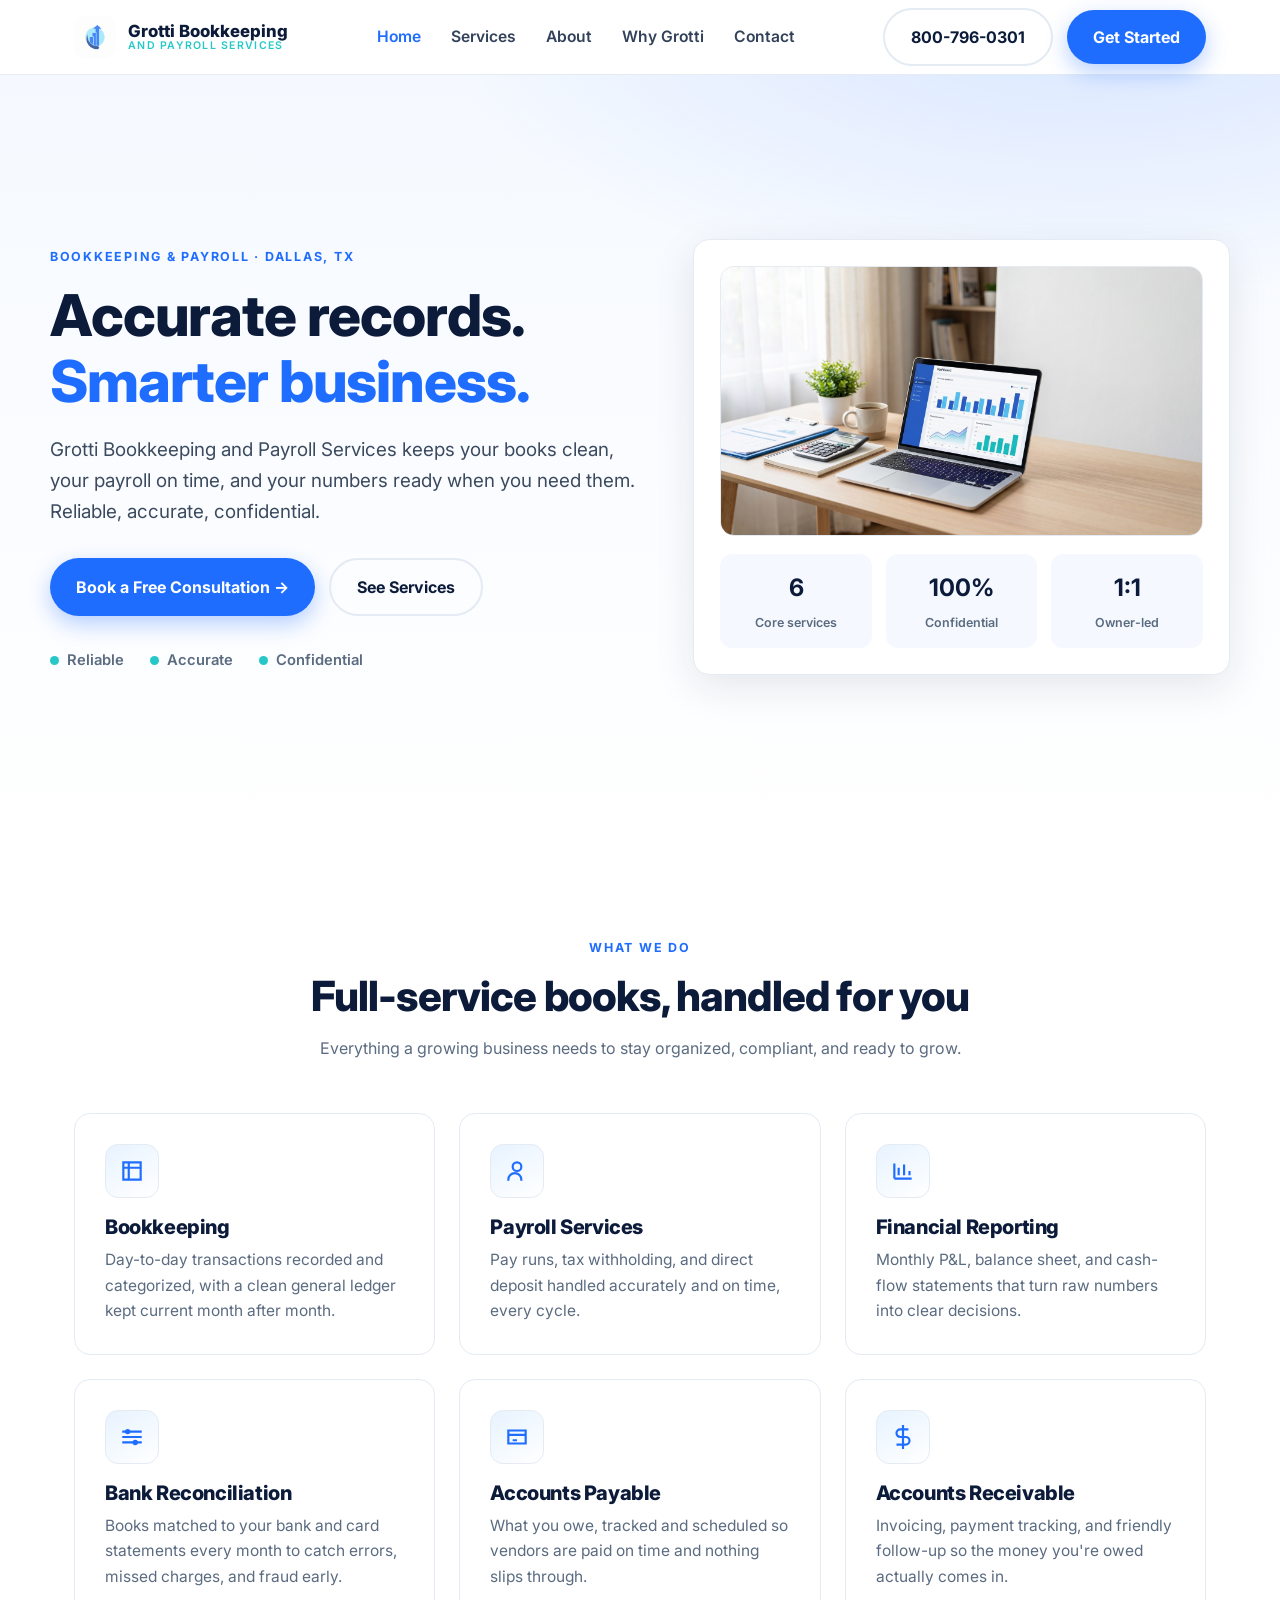
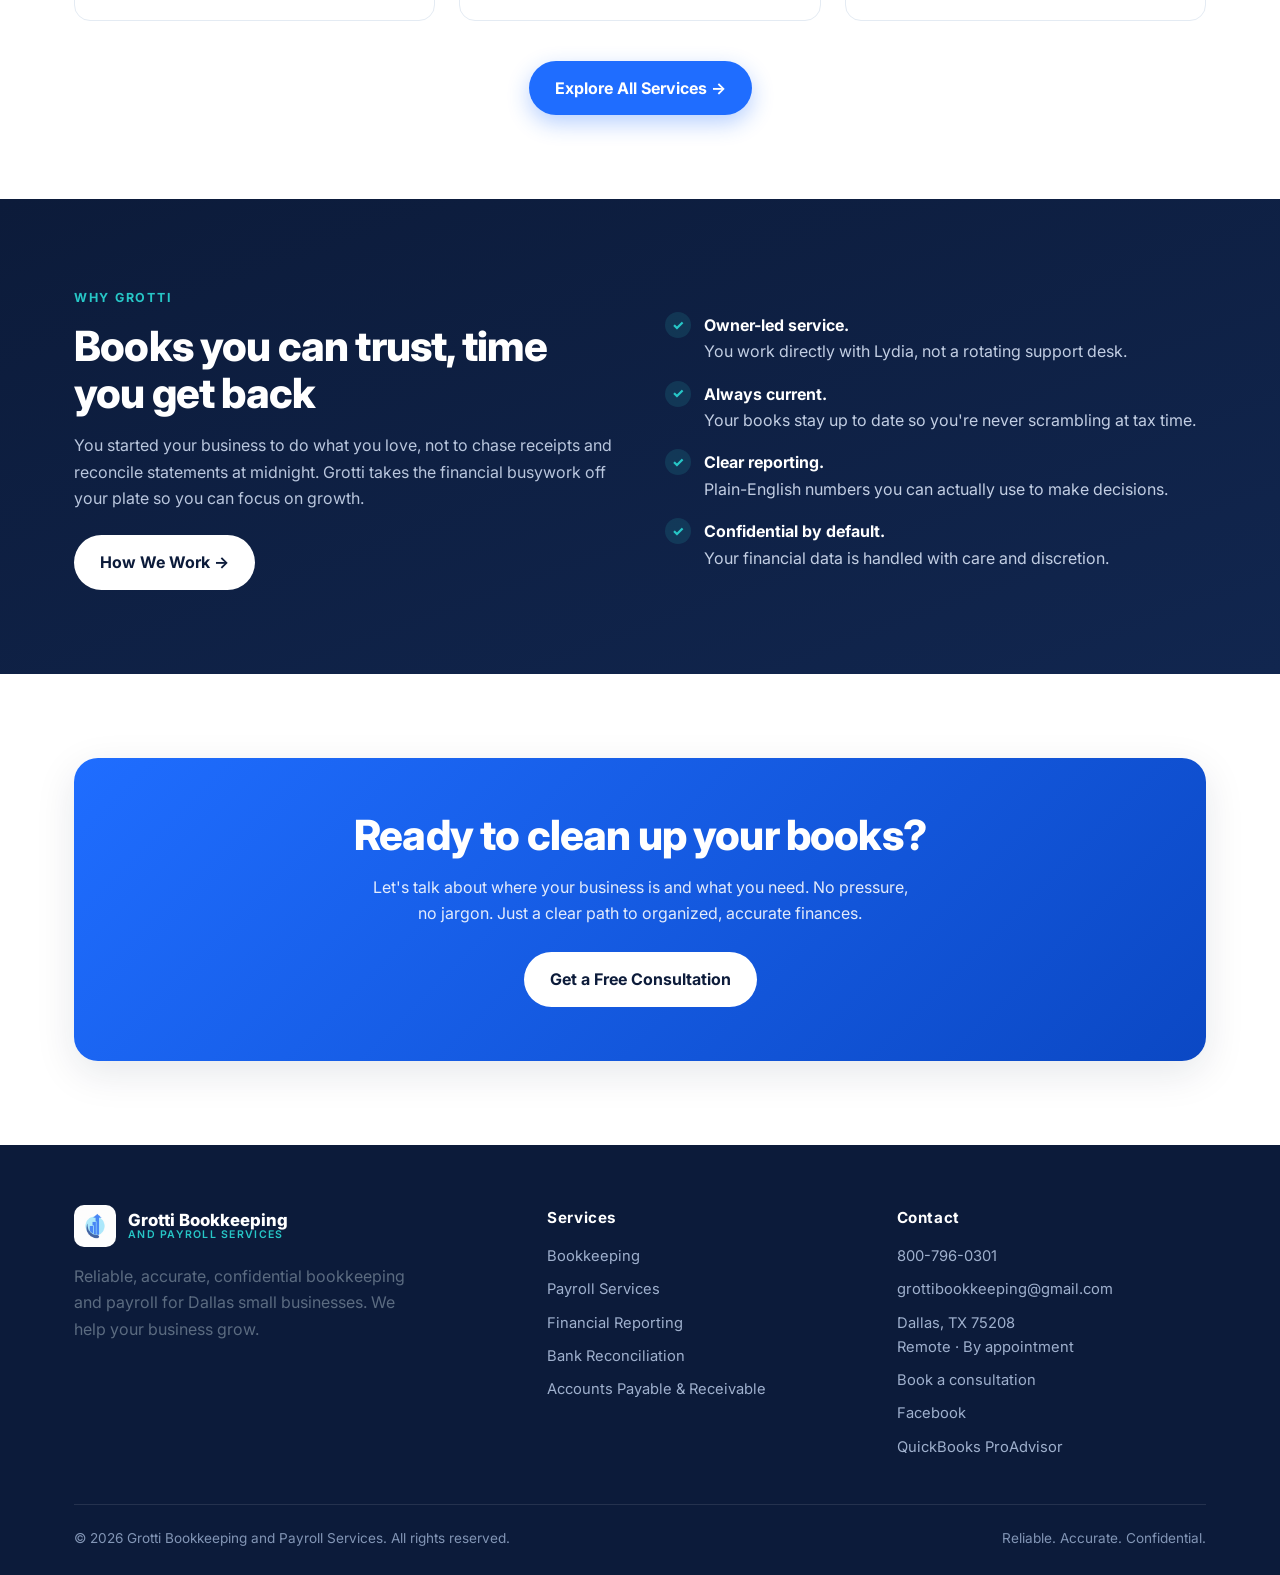
==== index.html @ e4e1874f "Add brand photos to warm up the site (home, about, services) Lydia had no usable images, so generate" ====
<!DOCTYPE html>
<html lang="en">
<head>
<meta charset="UTF-8">
<meta name="viewport" content="width=device-width,initial-scale=1">
<title>Grotti Bookkeeping and Payroll Services | Dallas, TX</title>
<meta name="description" content="Accurate records, smarter business. Grotti Bookkeeping and Payroll Services provides reliable bookkeeping, payroll, and financial reporting for Dallas small businesses.">
<link rel="preconnect" href="https://fonts.googleapis.com">
<link rel="preconnect" href="https://fonts.gstatic.com" crossorigin>
<link href="https://fonts.googleapis.com/css2?family=Inter:wght@400;500;600;700;800&display=swap" rel="stylesheet">
<link rel="stylesheet" href="styles.css">
</head>
<body>

<!-- HEADER -->
<header class="site-header">
  <div class="container nav">
    <a href="index.html" class="brand">
      <img src="assets/icon-mark.png" alt="Grotti Bookkeeping" class="mark">
      <span class="bname">Grotti Bookkeeping<small>and Payroll Services</small></span>
    </a>
    <nav class="nav-links" id="navlinks">
      <a href="index.html" class="active">Home</a>
      <a href="services.html">Services</a>
      <a href="about.html">About</a>
      <a href="why.html">Why Grotti</a>
      <a href="contact.html">Contact</a>
    </nav>
    <div class="nav-cta">
      <a href="tel:8007960301" class="btn btn-ghost">800-796-0301</a>
      <a href="https://calendly.com/GBProspect" target="_blank" rel="noopener" class="btn btn-primary">Get Started</a>
      <button class="menu-toggle" aria-label="Menu" onclick="document.getElementById('navlinks').classList.toggle('open')">☰</button>
    </div>
  </div>
</header>

<!-- HERO -->
<section class="hero">
  <div class="container hero-grid">
    <div>
      <span class="eyebrow">Bookkeeping & Payroll · Dallas, TX</span>
      <h1>Accurate records.<br><span>Smarter business.</span></h1>
      <p class="lead">Grotti Bookkeeping and Payroll Services keeps your books clean, your payroll on time, and your numbers ready when you need them. Reliable, accurate, confidential.</p>
      <div class="hero-cta">
        <a href="https://calendly.com/GBProspect" target="_blank" rel="noopener" class="btn btn-primary">Book a Free Consultation →</a>
        <a href="services.html" class="btn btn-ghost">See Services</a>
      </div>
      <div class="hero-trust">
        <span><i class="dot"></i> Reliable</span>
        <span><i class="dot"></i> Accurate</span>
        <span><i class="dot"></i> Confidential</span>
      </div>
    </div>
    <div class="hero-art">
      <div class="hero-card">
        <img src="assets/photo-hero-workspace.jpg" alt="Bookkeeping workspace with a laptop showing financial charts, a calculator and reports" class="hero-photo">
        <div class="mini-stats" style="margin-top:18px">
          <div class="mini-stat"><b>6</b><small>Core services</small></div>
          <div class="mini-stat"><b>100%</b><small>Confidential</small></div>
          <div class="mini-stat"><b>1:1</b><small>Owner-led</small></div>
        </div>
      </div>
    </div>
  </div>
</section>

<!-- SERVICES PREVIEW -->
<section>
  <div class="container">
    <div class="section-head">
      <span class="eyebrow">What we do</span>
      <h2>Full-service books, handled for you</h2>
      <p>Everything a growing business needs to stay organized, compliant, and ready to grow.</p>
    </div>
    <div class="grid-3">
      <div class="card">
        <div class="ico"><svg viewBox="0 0 24 24" fill="none" stroke="currentColor" stroke-width="2"><path d="M4 4h16v16H4z"/><path d="M4 9h16M9 4v16"/></svg></div>
        <h3>Bookkeeping</h3>
        <p>Day-to-day transactions recorded and categorized, with a clean general ledger kept current month after month.</p>
      </div>
      <div class="card">
        <div class="ico"><svg viewBox="0 0 24 24" fill="none" stroke="currentColor" stroke-width="2"><circle cx="12" cy="8" r="4"/><path d="M4 21v-1a6 6 0 0112 0v1"/></svg></div>
        <h3>Payroll Services</h3>
        <p>Pay runs, tax withholding, and direct deposit handled accurately and on time, every cycle.</p>
      </div>
      <div class="card">
        <div class="ico"><svg viewBox="0 0 24 24" fill="none" stroke="currentColor" stroke-width="2"><path d="M4 19V5M4 19h16M8 16V9M13 16V6M18 16v-4"/></svg></div>
        <h3>Financial Reporting</h3>
        <p>Monthly P&L, balance sheet, and cash-flow statements that turn raw numbers into clear decisions.</p>
      </div>
      <div class="card">
        <div class="ico"><svg viewBox="0 0 24 24" fill="none" stroke="currentColor" stroke-width="2"><path d="M3 7h18M3 12h18M3 17h18"/><circle cx="8" cy="7" r="1.5" fill="currentColor"/><circle cx="15" cy="17" r="1.5" fill="currentColor"/></svg></div>
        <h3>Bank Reconciliation</h3>
        <p>Books matched to your bank and card statements every month to catch errors, missed charges, and fraud early.</p>
      </div>
      <div class="card">
        <div class="ico"><svg viewBox="0 0 24 24" fill="none" stroke="currentColor" stroke-width="2"><path d="M4 6h16v12H4z"/><path d="M4 10h16M8 15h4"/></svg></div>
        <h3>Accounts Payable</h3>
        <p>What you owe, tracked and scheduled so vendors are paid on time and nothing slips through.</p>
      </div>
      <div class="card">
        <div class="ico"><svg viewBox="0 0 24 24" fill="none" stroke="currentColor" stroke-width="2"><path d="M12 1v22M17 5H9.5a3.5 3.5 0 000 7h5a3.5 3.5 0 010 7H6"/></svg></div>
        <h3>Accounts Receivable</h3>
        <p>Invoicing, payment tracking, and friendly follow-up so the money you're owed actually comes in.</p>
      </div>
    </div>
    <div style="text-align:center;margin-top:40px">
      <a href="services.html" class="btn btn-primary">Explore All Services →</a>
    </div>
  </div>
</section>

<!-- WHY STRIP -->
<section class="bg-navy">
  <div class="container feature-row">
    <div>
      <span class="eyebrow" style="color:var(--teal)">Why Grotti</span>
      <h2>Books you can trust, time you get back</h2>
      <p style="margin-top:14px">You started your business to do what you love, not to chase receipts and reconcile statements at midnight. Grotti takes the financial busywork off your plate so you can focus on growth.</p>
      <a href="why.html" class="btn btn-light" style="margin-top:24px">How We Work →</a>
    </div>
    <ul class="check-list">
      <li><span class="tick">✓</span><div><strong style="color:#fff">Owner-led service.</strong><br>You work directly with Lydia, not a rotating support desk.</div></li>
      <li><span class="tick">✓</span><div><strong style="color:#fff">Always current.</strong><br>Your books stay up to date so you're never scrambling at tax time.</div></li>
      <li><span class="tick">✓</span><div><strong style="color:#fff">Clear reporting.</strong><br>Plain-English numbers you can actually use to make decisions.</div></li>
      <li><span class="tick">✓</span><div><strong style="color:#fff">Confidential by default.</strong><br>Your financial data is handled with care and discretion.</div></li>
    </ul>
  </div>
</section>

<!-- CTA -->
<section>
  <div class="container">
    <div class="cta-band">
      <h2>Ready to clean up your books?</h2>
      <p>Let's talk about where your business is and what you need. No pressure, no jargon. Just a clear path to organized, accurate finances.</p>
      <div class="hero-cta">
        <a href="https://calendly.com/GBProspect" target="_blank" rel="noopener" class="btn btn-light">Get a Free Consultation</a>
      </div>
    </div>
  </div>
</section>

<!-- FOOTER -->
<footer class="footer">
  <div class="container">
    <div class="foot-grid">
      <div>
        <a href="index.html" class="brand"><img src="assets/icon-mark.png" alt="" class="mark"><span class="bname">Grotti Bookkeeping<small style="color:var(--teal)">and Payroll Services</small></span></a>
        <p style="margin-top:16px;max-width:34ch">Reliable, accurate, confidential bookkeeping and payroll for Dallas small businesses. We help your business grow.</p>
      </div>
      <div class="foot-col">
        <h5>Services</h5>
        <a href="services.html">Bookkeeping</a>
        <a href="services.html">Payroll Services</a>
        <a href="services.html">Financial Reporting</a>
        <a href="services.html">Bank Reconciliation</a>
        <a href="services.html">Accounts Payable & Receivable</a>
      </div>
      <div class="foot-col">
        <h5>Contact</h5>
        <a href="tel:8007960301">800-796-0301</a>
        <a href="mailto:grottibookkeeping@gmail.com">grottibookkeeping@gmail.com</a>
        <p>Dallas, TX 75208<br>Remote · By appointment</p>
        <a href="https://calendly.com/GBProspect" target="_blank" rel="noopener">Book a consultation</a>
        <a href="https://www.facebook.com/profile.php?id=61589196404228" target="_blank" rel="noopener">Facebook</a>
        <a href="https://proadvisor.intuit.com/app/accountant/search?searchId=GrottiBookkeeping" target="_blank" rel="noopener">QuickBooks ProAdvisor</a>
      </div>
    </div>
    <div class="foot-bottom">
      <span>© 2026 Grotti Bookkeeping and Payroll Services. All rights reserved.</span>
      <span>Reliable. Accurate. Confidential.</span>
    </div>
  </div>
</footer>

</body>
</html>
---- styles.css ----
/* ===========================================================
   Grotti Bookkeeping and Payroll Services
   Brand: royal blue / sky blue / teal accent / navy / ink
   =========================================================== */

:root{
  --royal:#1f6dff;        /* GROTTI blue */
  --royal-deep:#0b48c4;
  --sky:#9fd6ff;          /* light blue */
  --sky-soft:#e7f3ff;
  --teal:#27c7c7;         /* accent */
  --navy:#0c1b3a;         /* swoosh / dark sections */
  --navy-2:#11264f;
  --ink:#16202e;
  --muted:#5b6b80;
  --line:#e4ebf3;
  --bg:#ffffff;
  --bg-soft:#f5f9ff;
  --white:#ffffff;
  --radius:16px;
  --radius-sm:10px;
  --shadow:0 12px 40px rgba(12,27,58,.10);
  --shadow-sm:0 4px 18px rgba(12,27,58,.08);
  --max:1180px;
  --font:'Inter',-apple-system,BlinkMacSystemFont,'Segoe UI',Roboto,Helvetica,Arial,sans-serif;
}

*{box-sizing:border-box;margin:0;padding:0}
html{scroll-behavior:smooth}
body{
  font-family:var(--font);
  color:var(--ink);
  background:var(--bg);
  line-height:1.65;
  -webkit-font-smoothing:antialiased;
}
img{max-width:100%;display:block}
a{color:inherit;text-decoration:none}
.container{max-width:var(--max);margin:0 auto;padding:0 24px}

h1,h2,h3{line-height:1.15;letter-spacing:-.02em;font-weight:800;color:var(--navy)}
h1{font-size:clamp(2.2rem,5vw,3.6rem)}
h2{font-size:clamp(1.8rem,3.5vw,2.6rem)}
h3{font-size:1.25rem}
p{color:var(--muted)}
.lead{font-size:1.18rem;color:#3b4a5e;max-width:60ch}
.eyebrow{
  display:inline-block;text-transform:uppercase;letter-spacing:.14em;
  font-size:.78rem;font-weight:700;color:var(--royal);margin-bottom:14px;
}

/* ---------- Buttons ---------- */
.btn{
  display:inline-flex;align-items:center;gap:9px;
  padding:14px 26px;border-radius:999px;font-weight:700;font-size:1rem;
  transition:transform .15s ease,box-shadow .2s ease,background .2s ease;
  cursor:pointer;border:none;
}
.btn-primary{background:var(--royal);color:#fff;box-shadow:0 8px 22px rgba(31,109,255,.32)}
.btn-primary:hover{transform:translateY(-2px);background:var(--royal-deep)}
.btn-ghost{background:transparent;color:var(--navy);border:2px solid var(--line)}
.btn-ghost:hover{border-color:var(--royal);color:var(--royal)}
.btn-light{background:#fff;color:var(--navy)}
.btn-light:hover{transform:translateY(-2px)}
.btn-outline-light{background:transparent;color:#fff;border:2px solid rgba(255,255,255,.35)}
.btn-outline-light:hover{border-color:#fff}

/* ---------- Header ---------- */
.site-header{
  position:sticky;top:0;z-index:50;background:rgba(255,255,255,.9);
  backdrop-filter:saturate(180%) blur(12px);border-bottom:1px solid var(--line);
}
.nav{display:flex;align-items:center;justify-content:space-between;height:74px}
.brand{display:flex;align-items:center;gap:12px;font-weight:800;color:var(--navy)}
.brand .mark{width:42px;height:42px;border-radius:10px;flex:none}
.brand .bname{font-size:1.05rem;line-height:1.05}
.brand .bname small{display:block;font-size:.66rem;font-weight:600;letter-spacing:.12em;color:var(--teal);text-transform:uppercase}
.nav-links{display:flex;align-items:center;gap:30px}
.nav-links a{font-weight:600;color:#33425a;font-size:.98rem}
.nav-links a:hover,.nav-links a.active{color:var(--royal)}
.nav-cta{display:flex;align-items:center;gap:14px}
.menu-toggle{display:none;background:none;border:none;cursor:pointer;font-size:1.6rem;color:var(--navy)}

/* ---------- Hero ---------- */
.hero{
  position:relative;overflow:hidden;
  background:
    radial-gradient(1100px 500px at 85% -10%,rgba(31,109,255,.14),transparent 60%),
    linear-gradient(180deg,var(--bg-soft),#fff);
}
.hero-grid{display:grid;grid-template-columns:1.05fr .95fr;gap:50px;align-items:center;padding:80px 0 90px}
.hero h1 span{color:var(--royal)}
.hero .lead{margin:20px 0 30px}
.hero-cta{display:flex;gap:14px;flex-wrap:wrap}
.hero-trust{margin-top:32px;display:flex;gap:26px;flex-wrap:wrap;color:var(--muted);font-size:.92rem;font-weight:600}
.hero-trust span{display:flex;align-items:center;gap:8px}
.hero-trust .dot{width:9px;height:9px;border-radius:50%;background:var(--teal)}
.hero-art{position:relative}
.hero-card{
  background:#fff;border:1px solid var(--line);border-radius:var(--radius);
  box-shadow:var(--shadow);padding:26px;
}
.hero-logo-wrap{
  background:var(--bg-soft);border:1px solid var(--line);border-radius:14px;padding:30px 26px;display:flex;justify-content:center;
}
.hero-logo-wrap img{max-width:320px;width:100%}
.mini-stats{display:grid;grid-template-columns:repeat(3,1fr);gap:14px;margin-top:22px}
.mini-stat{background:var(--bg-soft);border-radius:12px;padding:14px;text-align:center}
.mini-stat b{display:block;font-size:1.5rem;color:var(--navy)}
.mini-stat small{color:var(--muted);font-size:.78rem;font-weight:600}

/* ---------- Sections ---------- */
section{padding:84px 0}
.section-head{text-align:center;max-width:680px;margin:0 auto 52px}
.section-head p{margin-top:14px}
.bg-soft{background:var(--bg-soft)}
.bg-navy{background:linear-gradient(160deg,var(--navy),var(--navy-2));color:#fff}
.bg-navy h2,.bg-navy h3{color:#fff}
.bg-navy p{color:#b9c6dd}

/* ---------- Service cards ---------- */
.grid-3{display:grid;grid-template-columns:repeat(3,1fr);gap:24px}
.grid-2{display:grid;grid-template-columns:repeat(2,1fr);gap:24px}
.card{
  background:#fff;border:1px solid var(--line);border-radius:var(--radius);
  padding:30px;transition:transform .18s ease,box-shadow .2s ease,border-color .2s;
}
.card:hover{transform:translateY(-4px);box-shadow:var(--shadow);border-color:#cfe0f7}
.card .ico{
  width:54px;height:54px;border-radius:13px;display:flex;align-items:center;justify-content:center;
  background:linear-gradient(150deg,var(--sky-soft),#fff);border:1px solid var(--line);
  color:var(--royal);margin-bottom:18px;
}
.card .ico svg{width:26px;height:26px}
.card h3{margin-bottom:8px}
.card p{font-size:.97rem}

/* ---------- Feature / why list ---------- */
.feature-row{display:grid;grid-template-columns:1fr 1fr;gap:50px;align-items:center}
.check-list{list-style:none;display:grid;gap:16px;margin-top:10px}
.check-list li{display:flex;gap:13px;align-items:flex-start;color:#33425a}
.check-list .tick{
  flex:none;width:26px;height:26px;border-radius:50%;background:rgba(39,199,199,.14);
  color:var(--teal);display:flex;align-items:center;justify-content:center;font-weight:800;font-size:.85rem;
}
.steps{counter-reset:s;display:grid;gap:22px}
.step{display:flex;gap:18px;align-items:flex-start}
.step .num{
  flex:none;width:44px;height:44px;border-radius:12px;background:var(--royal);color:#fff;
  display:flex;align-items:center;justify-content:center;font-weight:800;
}
.bg-navy .step .num{background:var(--teal);color:var(--navy)}
.bg-navy .check-list li{color:#c2cee3}

/* ---------- CTA band ---------- */
.cta-band{
  background:linear-gradient(135deg,var(--royal),var(--royal-deep));color:#fff;border-radius:24px;
  padding:54px;text-align:center;box-shadow:var(--shadow);
}
.cta-band h2{color:#fff}
.cta-band p{color:rgba(255,255,255,.88);max-width:55ch;margin:14px auto 26px}
.cta-band .hero-cta{justify-content:center}

/* ---------- Contact ---------- */
.contact-grid{display:grid;grid-template-columns:1fr 1fr;gap:40px}
.info-card{background:#fff;border:1px solid var(--line);border-radius:var(--radius);padding:26px;display:flex;gap:16px;align-items:flex-start;margin-bottom:18px}
.info-card .ico{flex:none;width:48px;height:48px;border-radius:12px;background:var(--sky-soft);color:var(--royal);display:flex;align-items:center;justify-content:center}
.info-card .ico svg{width:22px;height:22px}
.info-card h4{color:var(--navy);font-size:1.02rem;margin-bottom:3px}
.info-card a,.info-card p{color:var(--muted);font-size:.96rem}
.info-card a:hover{color:var(--royal)}
.form{background:#fff;border:1px solid var(--line);border-radius:var(--radius);padding:30px;box-shadow:var(--shadow-sm)}
.form label{display:block;font-weight:600;color:var(--navy);font-size:.9rem;margin:0 0 7px}
.field{margin-bottom:18px}
.input,.textarea,select.input{
  width:100%;padding:13px 15px;border:1px solid var(--line);border-radius:10px;font-family:inherit;
  font-size:1rem;color:var(--ink);background:#fbfdff;transition:border-color .15s,box-shadow .15s;
}
.input:focus,.textarea:focus{outline:none;border-color:var(--royal);box-shadow:0 0 0 3px rgba(31,109,255,.14)}
.textarea{min-height:130px;resize:vertical}

/* ---------- Media / photos ---------- */
.hero-photo{width:100%;height:auto;border-radius:14px;display:block;border:1px solid var(--line)}
.media{width:100%;height:auto;border-radius:var(--radius);box-shadow:var(--shadow);border:1px solid var(--line);object-fit:cover}
.media-band{padding-top:8px}
.about-photo{width:100%;height:auto;border-radius:14px;display:block;border:1px solid var(--line)}

/* ---------- Page hero (inner) ---------- */
.page-hero{background:linear-gradient(180deg,var(--bg-soft),#fff);padding:64px 0 40px;text-align:center}
.page-hero .lead{margin:16px auto 0}

/* ---------- Footer ---------- */
.footer{background:var(--navy);color:#c4d0e6;padding:60px 0 26px}
.footer a{color:#c4d0e6}
.footer a:hover{color:#fff}
.foot-grid{display:grid;grid-template-columns:1.4fr 1fr 1fr;gap:40px;margin-bottom:36px}
.footer .brand{color:#fff}
.footer .bname{color:#fff}
.foot-col h5{color:#fff;font-size:.95rem;margin-bottom:14px;letter-spacing:.04em}
.foot-col a,.foot-col p{display:block;font-size:.92rem;margin-bottom:9px;color:#9fb0cd}
.foot-bottom{border-top:1px solid rgba(255,255,255,.1);padding-top:22px;display:flex;justify-content:space-between;flex-wrap:wrap;gap:10px;font-size:.85rem;color:#8295b5}

/* ---------- Responsive ---------- */
@media(max-width:900px){
  .hero-grid,.feature-row,.contact-grid{grid-template-columns:1fr}
  .grid-3{grid-template-columns:1fr 1fr}
  .foot-grid{grid-template-columns:1fr 1fr}
  .nav-links{
    position:absolute;top:74px;left:0;right:0;background:#fff;flex-direction:column;
    gap:0;padding:8px 0;border-bottom:1px solid var(--line);display:none;
  }
  .nav-links.open{display:flex}
  .nav-links a{padding:13px 24px;width:100%}
  .menu-toggle{display:block}
  .nav-cta .btn-ghost{display:none}
}
@media(max-width:560px){
  .grid-3,.grid-2{grid-template-columns:1fr}
  .foot-grid{grid-template-columns:1fr}
  .cta-band{padding:36px 22px}
  section{padding:60px 0}
}
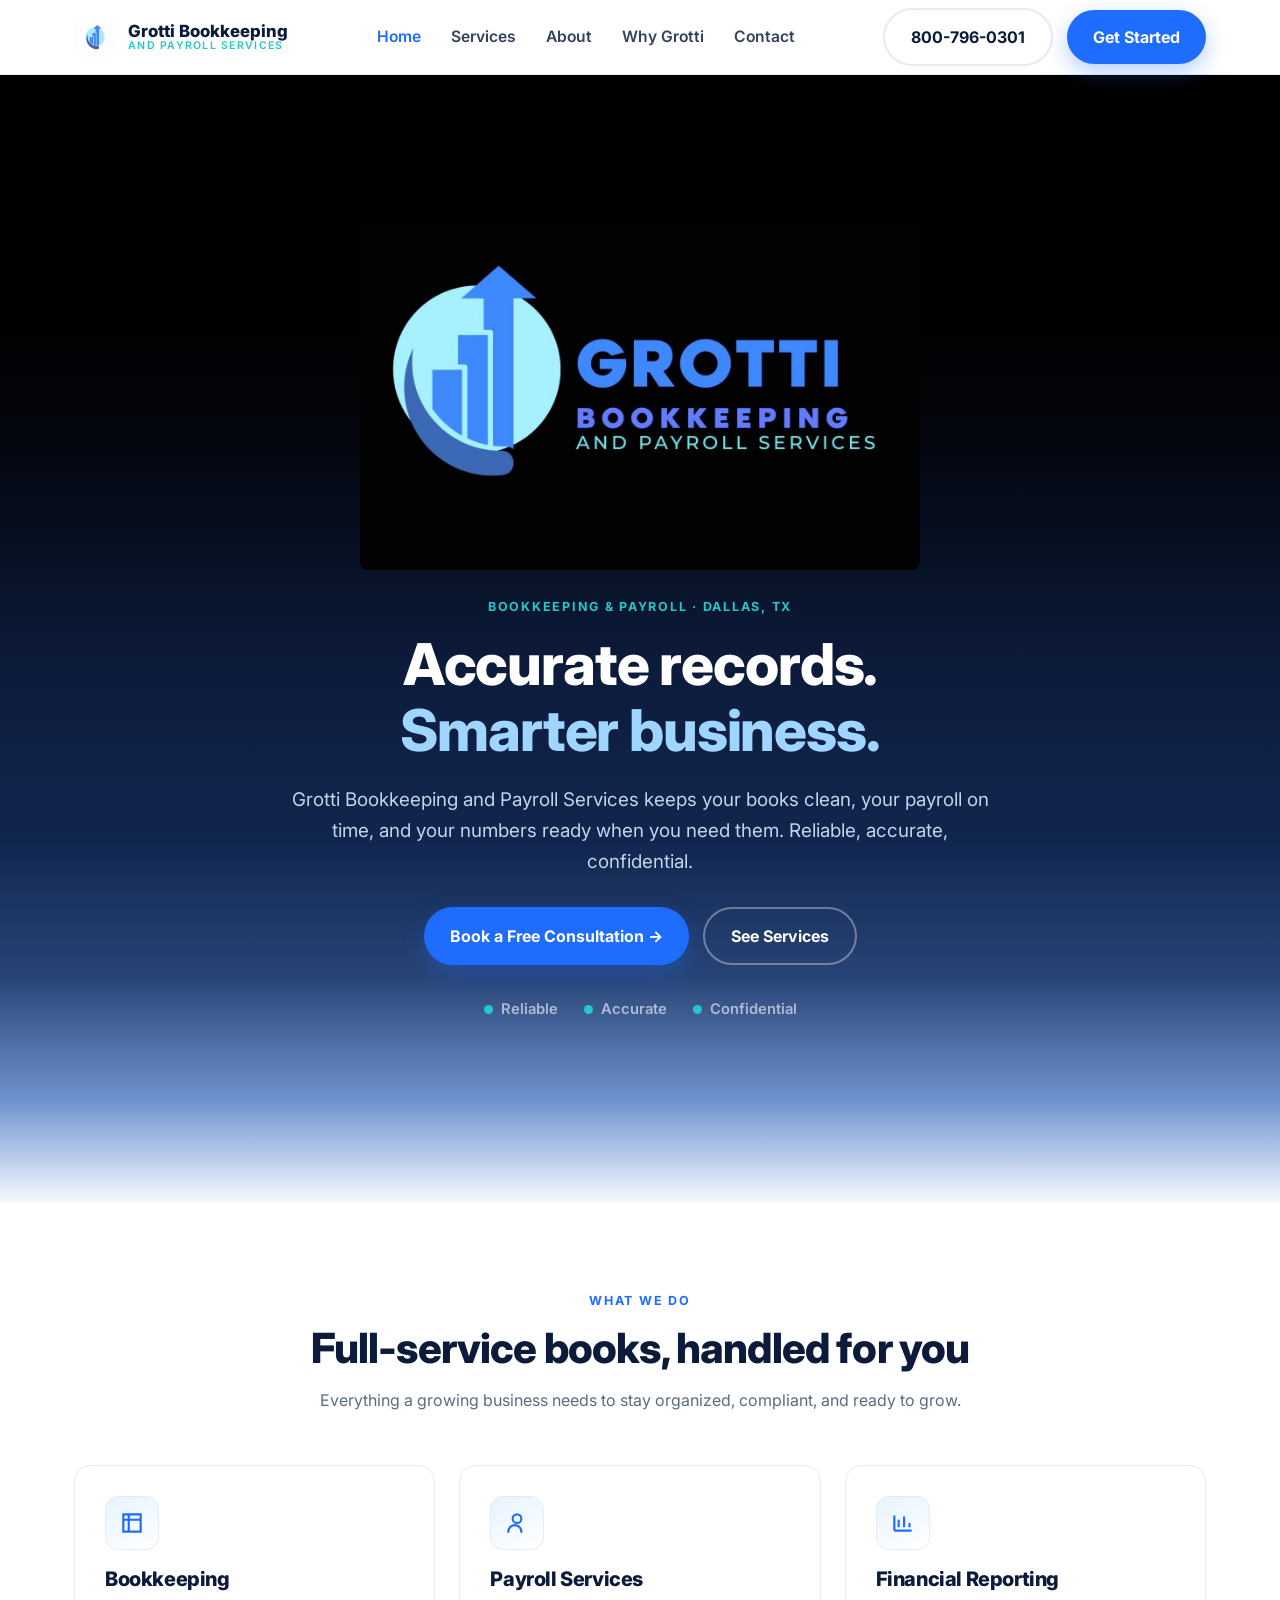
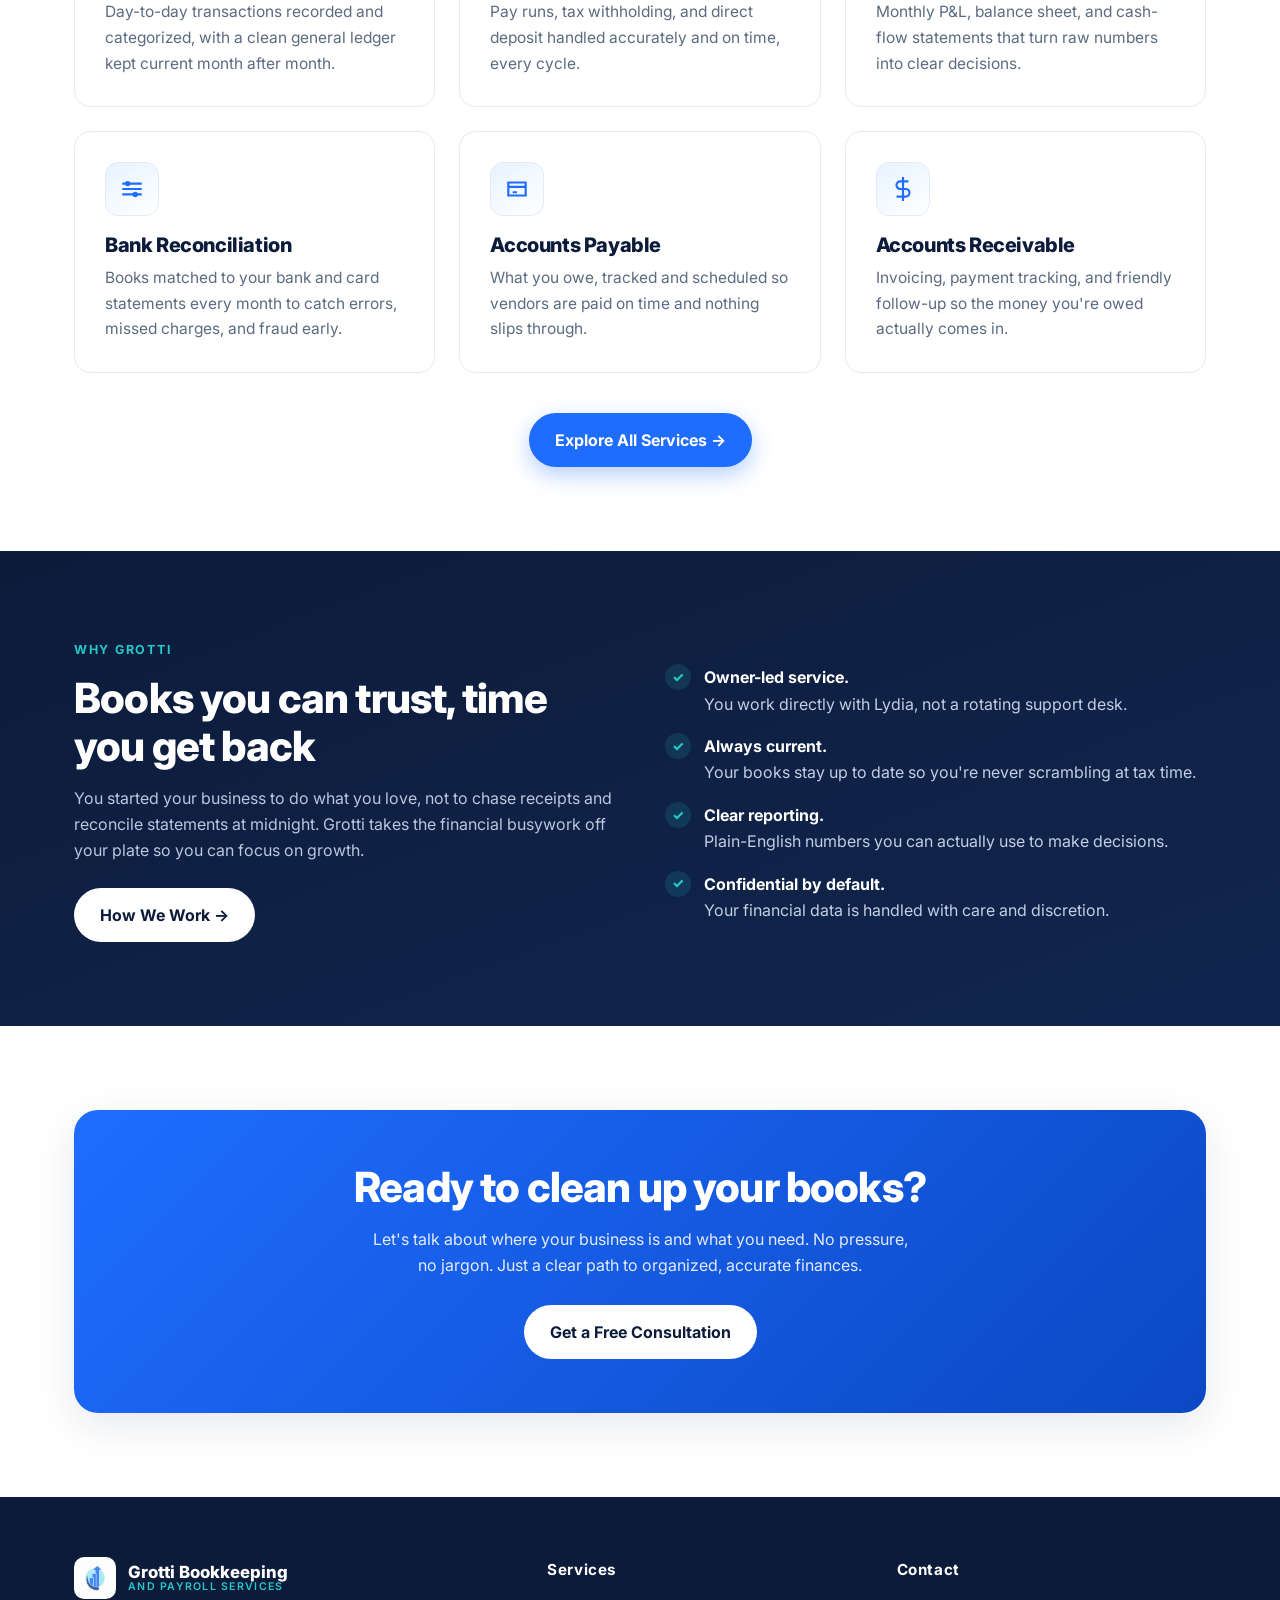
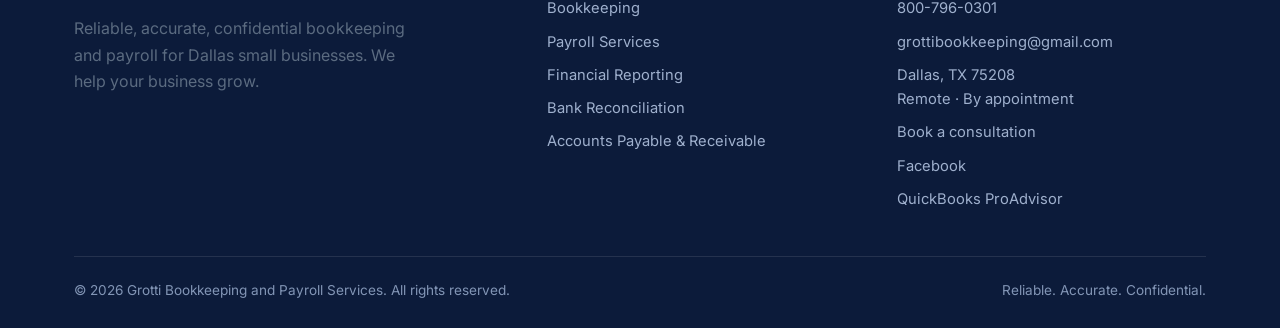
==== commit de9574a7: "Open every page dark with logo, graduate to light Per Lydia's feedback: each page now opens on a bla" ====
--- a/index.html
+++ b/index.html
@@ -35,31 +35,20 @@
 </header>
 
 <!-- HERO -->
-<section class="hero">
-  <div class="container hero-grid">
-    <div>
-      <span class="eyebrow">Bookkeeping & Payroll · Dallas, TX</span>
-      <h1>Accurate records.<br><span>Smarter business.</span></h1>
-      <p class="lead">Grotti Bookkeeping and Payroll Services keeps your books clean, your payroll on time, and your numbers ready when you need them. Reliable, accurate, confidential.</p>
-      <div class="hero-cta">
-        <a href="https://calendly.com/GBProspect" target="_blank" rel="noopener" class="btn btn-primary">Book a Free Consultation →</a>
-        <a href="services.html" class="btn btn-ghost">See Services</a>
-      </div>
-      <div class="hero-trust">
-        <span><i class="dot"></i> Reliable</span>
-        <span><i class="dot"></i> Accurate</span>
-        <span><i class="dot"></i> Confidential</span>
-      </div>
+<section class="hero hero-dark">
+  <div class="container hero-inner">
+    <img src="assets/logo-black.jpg" alt="Grotti Bookkeeping and Payroll Services" class="hero-logo">
+    <span class="eyebrow eyebrow-light">Bookkeeping &amp; Payroll · Dallas, TX</span>
+    <h1>Accurate records.<br><span>Smarter business.</span></h1>
+    <p class="lead lead-light">Grotti Bookkeeping and Payroll Services keeps your books clean, your payroll on time, and your numbers ready when you need them. Reliable, accurate, confidential.</p>
+    <div class="hero-cta">
+      <a href="https://calendly.com/GBProspect" target="_blank" rel="noopener" class="btn btn-primary">Book a Free Consultation →</a>
+      <a href="services.html" class="btn btn-outline-light">See Services</a>
     </div>
-    <div class="hero-art">
-      <div class="hero-card">
-        <img src="assets/photo-hero-workspace.jpg" alt="Bookkeeping workspace with a laptop showing financial charts, a calculator and reports" class="hero-photo">
-        <div class="mini-stats" style="margin-top:18px">
-          <div class="mini-stat"><b>6</b><small>Core services</small></div>
-          <div class="mini-stat"><b>100%</b><small>Confidential</small></div>
-          <div class="mini-stat"><b>1:1</b><small>Owner-led</small></div>
-        </div>
-      </div>
+    <div class="hero-trust hero-trust-light">
+      <span><i class="dot"></i> Reliable</span>
+      <span><i class="dot"></i> Accurate</span>
+      <span><i class="dot"></i> Confidential</span>
     </div>
   </div>
 </section>
--- a/styles.css
+++ b/styles.css
@@ -96,6 +96,31 @@
 .hero-trust span{display:flex;align-items:center;gap:8px}
 .hero-trust .dot{width:9px;height:9px;border-radius:50%;background:var(--teal)}
 .hero-art{position:relative}
+
+/* ---------- Dark hero that graduates to light ---------- */
+.hero-dark{
+  background:linear-gradient(180deg,
+    #000 0%,
+    #000 20%,
+    #03060d 32%,
+    var(--navy) 52%,
+    var(--navy-2) 68%,
+    #284476 80%,
+    #6f93cf 91%,
+    var(--bg-soft) 100%);
+}
+.hero-inner{text-align:center;max-width:760px;padding:64px 24px 96px}
+.hero-logo{
+  width:100%;max-width:560px;margin:0 auto 22px;
+  display:block;border-radius:8px;
+}
+.eyebrow-light{color:var(--teal)}
+.hero-dark h1{color:#fff}
+.hero-dark h1 span{color:var(--sky)}
+.lead-light{color:#c6d4ea;margin:20px auto 30px}
+.hero-dark .hero-cta{justify-content:center}
+.hero-trust-light{justify-content:center;color:#aebbd2}
+.hero-trust-light .dot{background:var(--teal)}
 .hero-card{
   background:#fff;border:1px solid var(--line);border-radius:var(--radius);
   box-shadow:var(--shadow);padding:26px;
@@ -189,6 +214,25 @@
 .page-hero{background:linear-gradient(180deg,var(--bg-soft),#fff);padding:64px 0 40px;text-align:center}
 .page-hero .lead{margin:16px auto 0}
 
+/* ---------- Dark page hero (inner) — logo, graduates to light ---------- */
+.page-hero-dark{
+  background:linear-gradient(180deg,
+    #000 0%,
+    #000 46%,
+    #04070e 56%,
+    var(--navy) 72%,
+    var(--navy-2) 84%,
+    #335089 93%,
+    var(--bg-soft) 100%);
+  padding:52px 0 80px;
+}
+.page-hero-logo{
+  width:100%;max-width:400px;margin:0 auto 22px;
+  display:block;border-radius:8px;
+}
+.page-hero-dark h1{color:#fff}
+.page-hero-dark .lead{color:#c6d4ea}
+
 /* ---------- Footer ---------- */
 .footer{background:var(--navy);color:#c4d0e6;padding:60px 0 26px}
 .footer a{color:#c4d0e6}
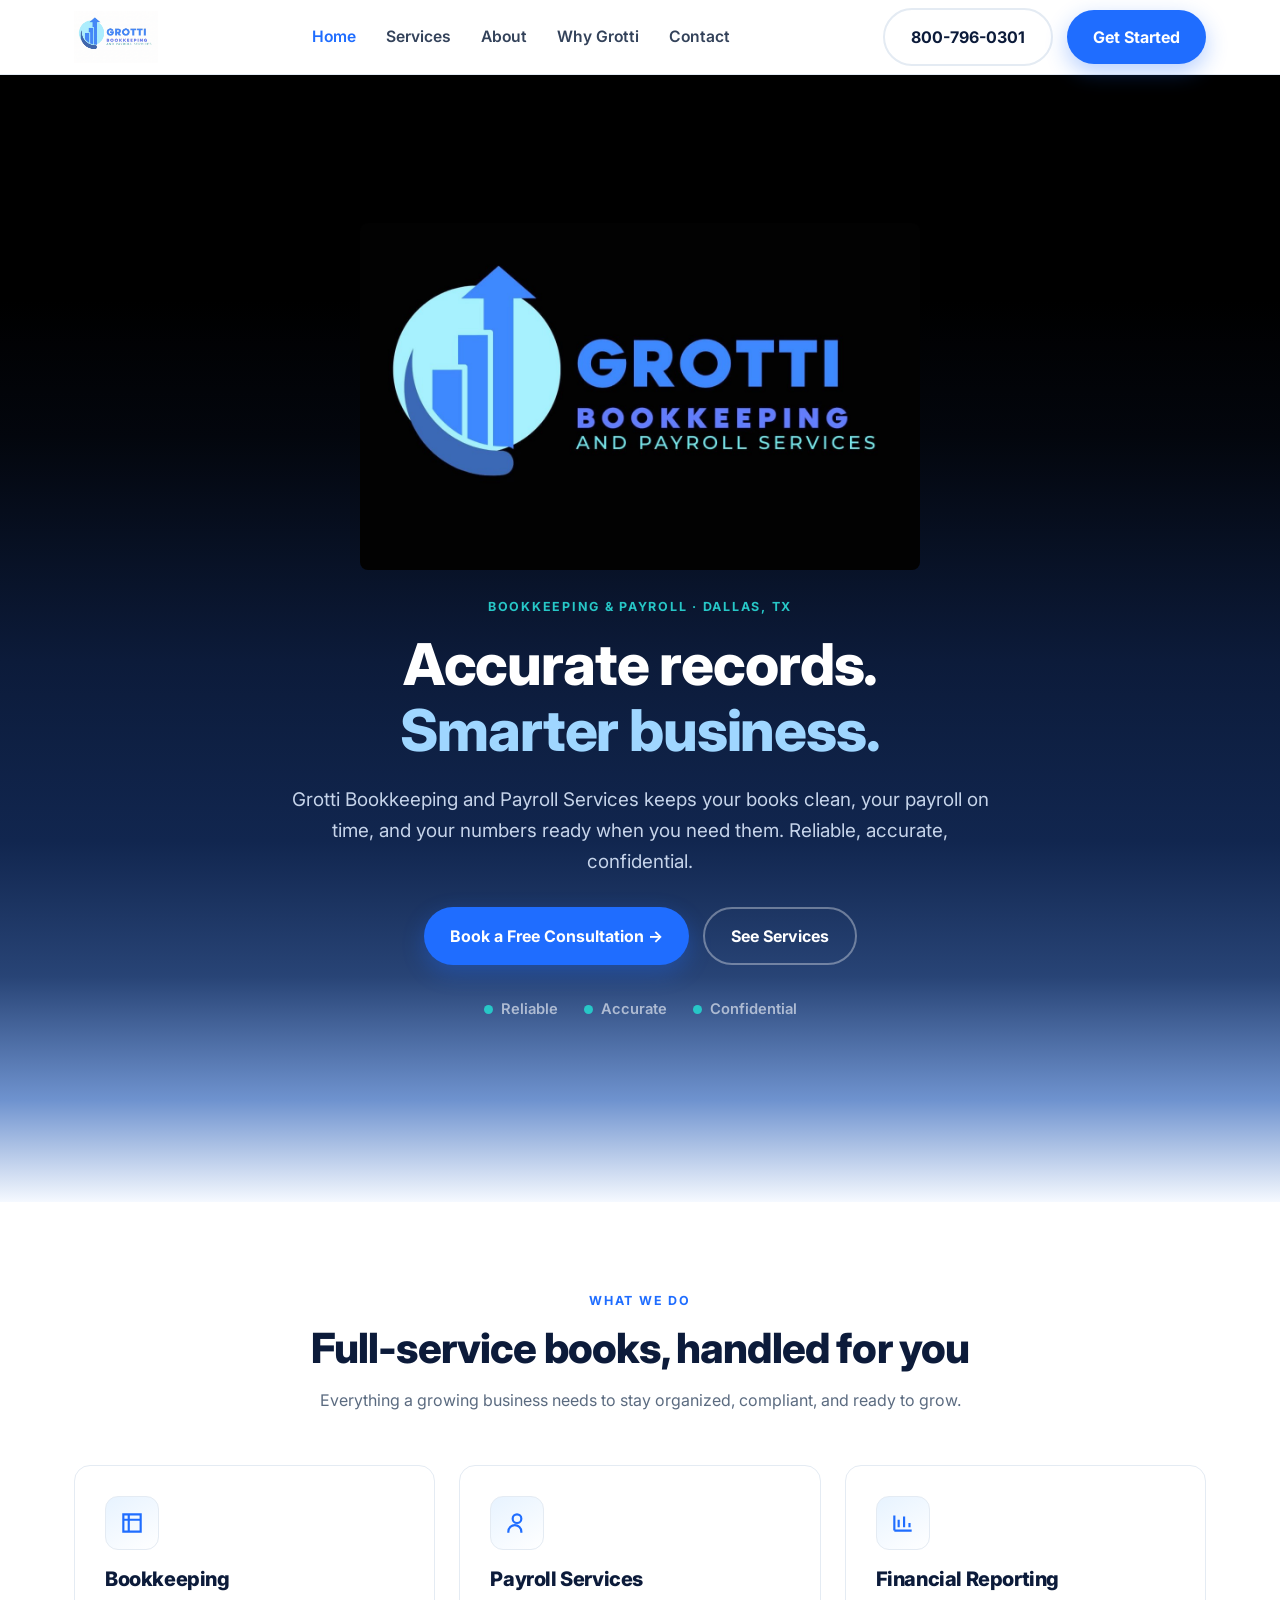
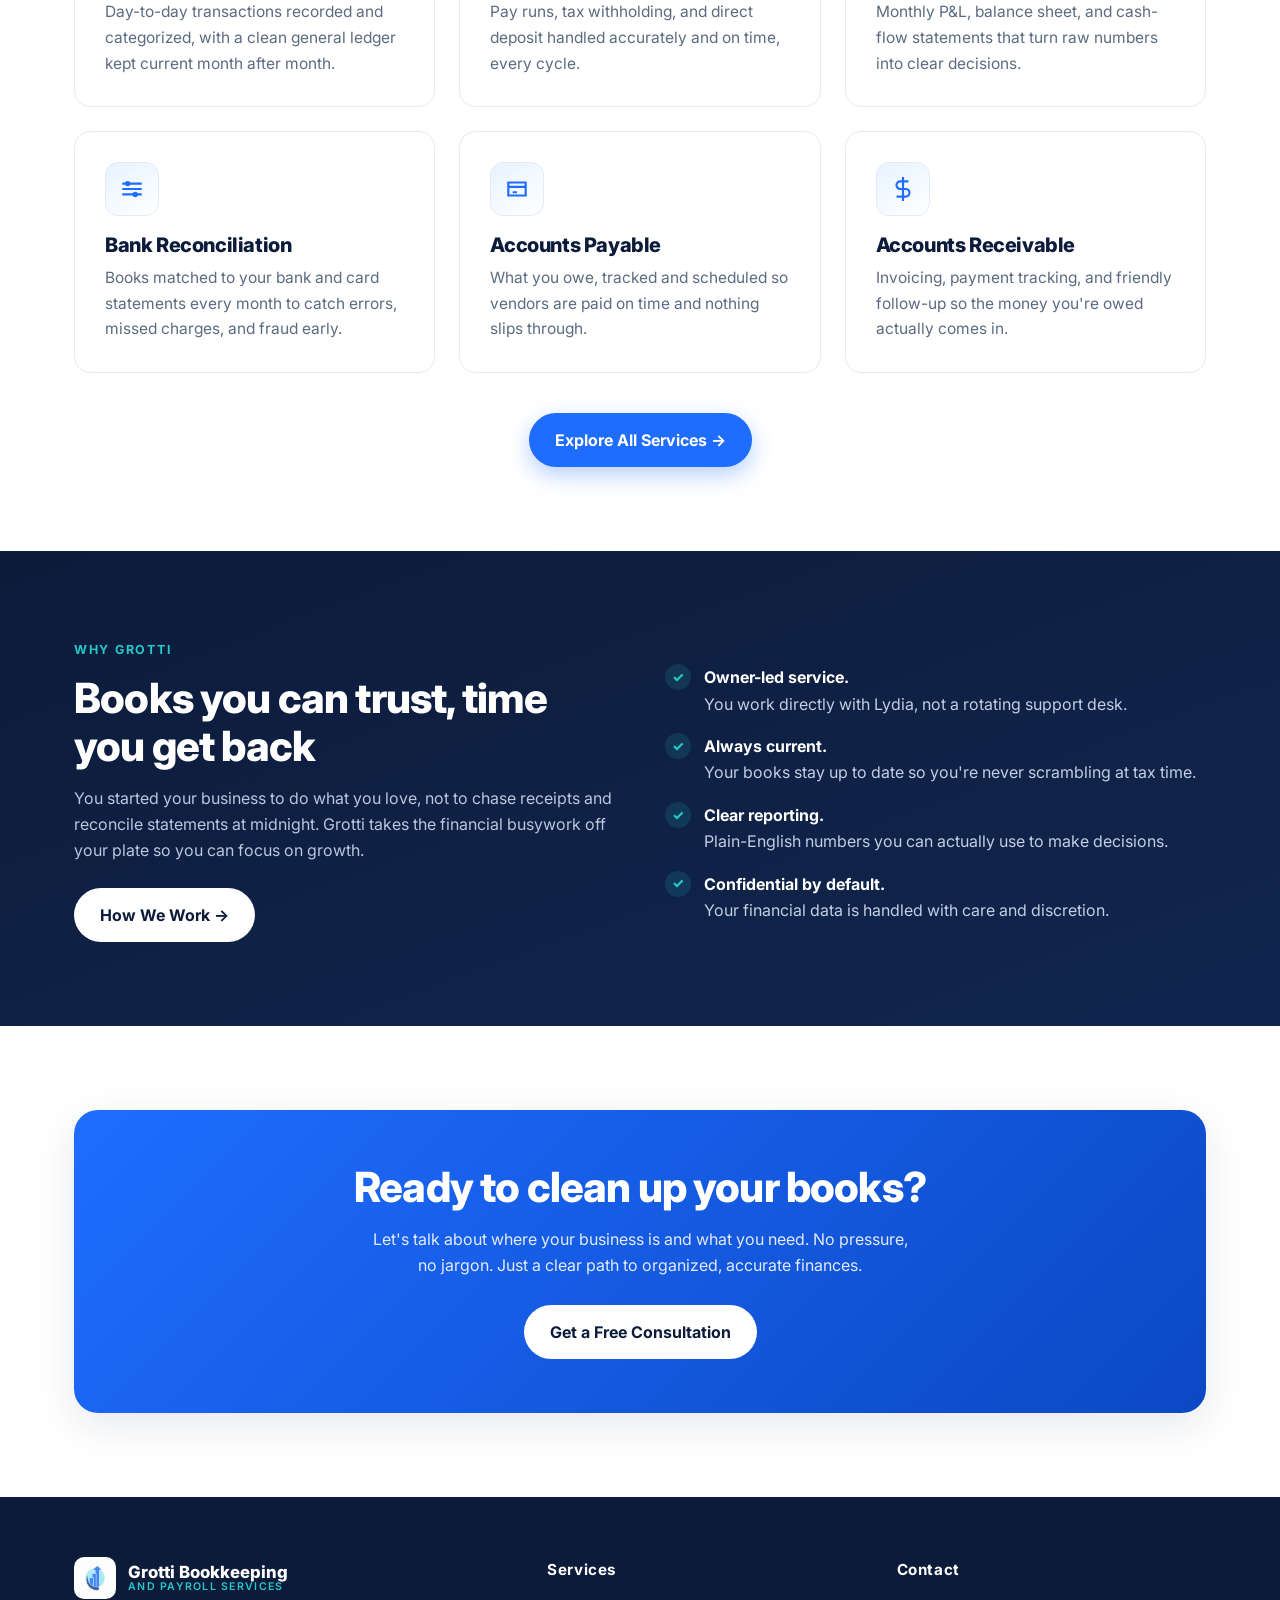
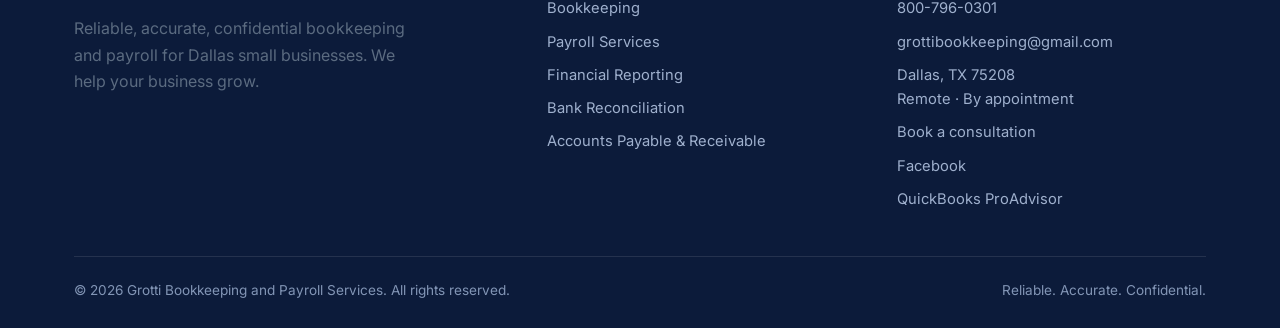
==== commit 5ee9ca75: "Use the actual Grotti logo in the site header Replaces the icon-mark + typed text lockup with the re" ====
--- a/index.html
+++ b/index.html
@@ -16,8 +16,7 @@
 <header class="site-header">
   <div class="container nav">
     <a href="index.html" class="brand">
-      <img src="assets/icon-mark.png" alt="Grotti Bookkeeping" class="mark">
-      <span class="bname">Grotti Bookkeeping<small>and Payroll Services</small></span>
+      <img src="assets/logo-light.png" alt="Grotti Bookkeeping and Payroll Services" class="brand-logo">
     </a>
     <nav class="nav-links" id="navlinks">
       <a href="index.html" class="active">Home</a>
--- a/styles.css
+++ b/styles.css
@@ -72,6 +72,7 @@
 }
 .nav{display:flex;align-items:center;justify-content:space-between;height:74px}
 .brand{display:flex;align-items:center;gap:12px;font-weight:800;color:var(--navy)}
+.brand-logo{height:52px;width:auto;display:block}
 .brand .mark{width:42px;height:42px;border-radius:10px;flex:none}
 .brand .bname{font-size:1.05rem;line-height:1.05}
 .brand .bname small{display:block;font-size:.66rem;font-weight:600;letter-spacing:.12em;color:var(--teal);text-transform:uppercase}
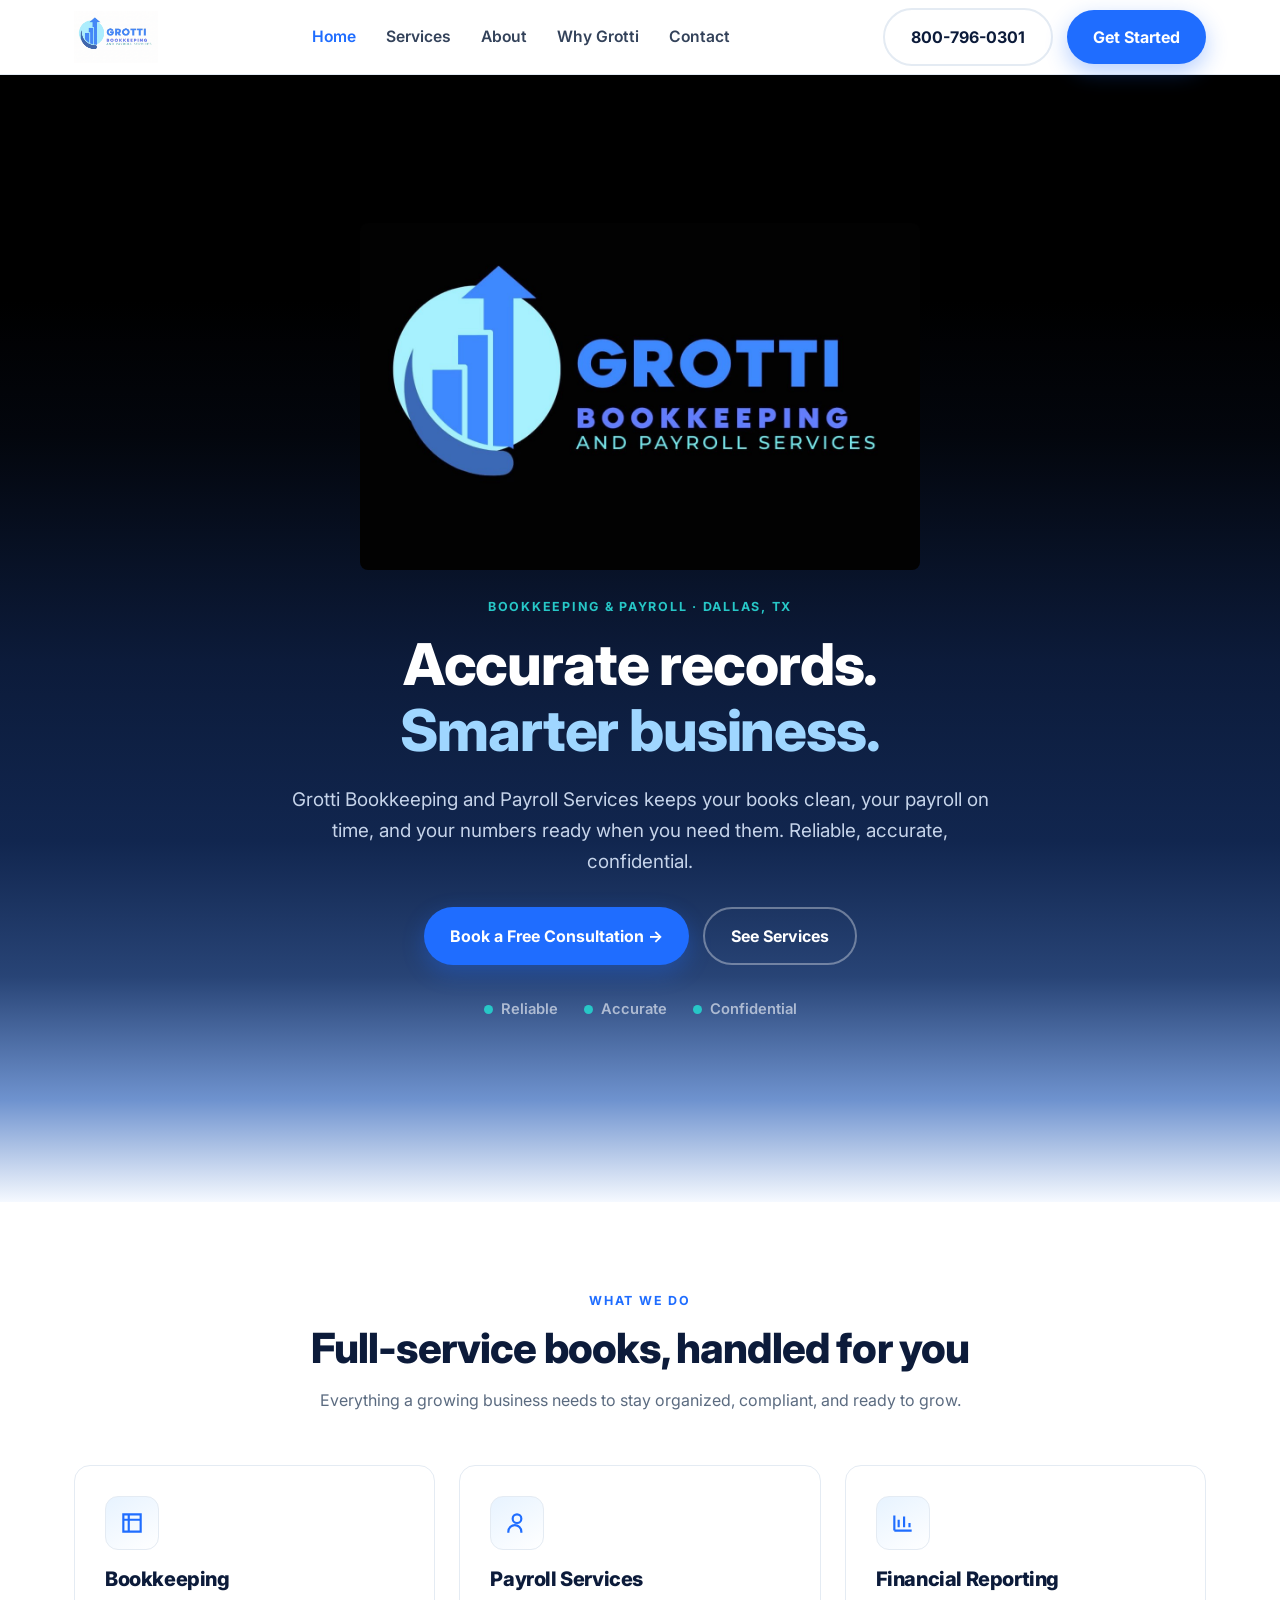
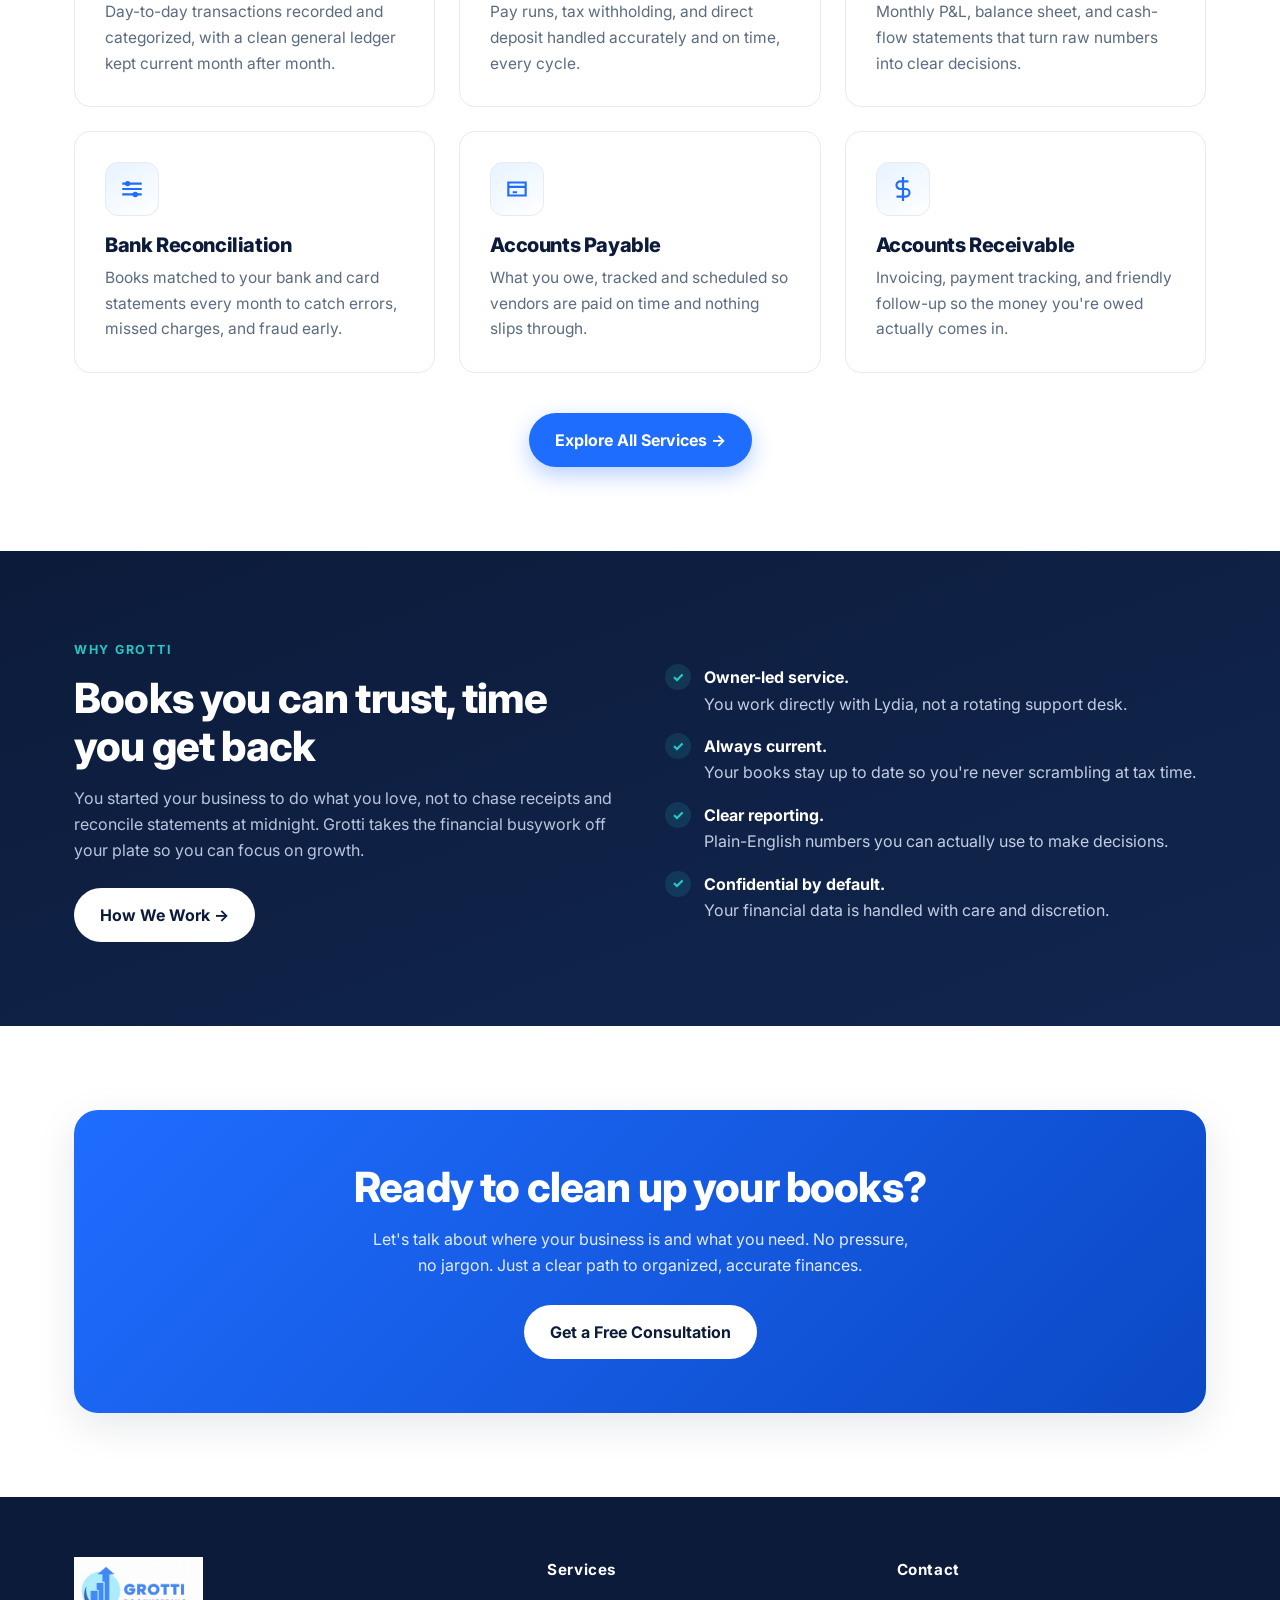
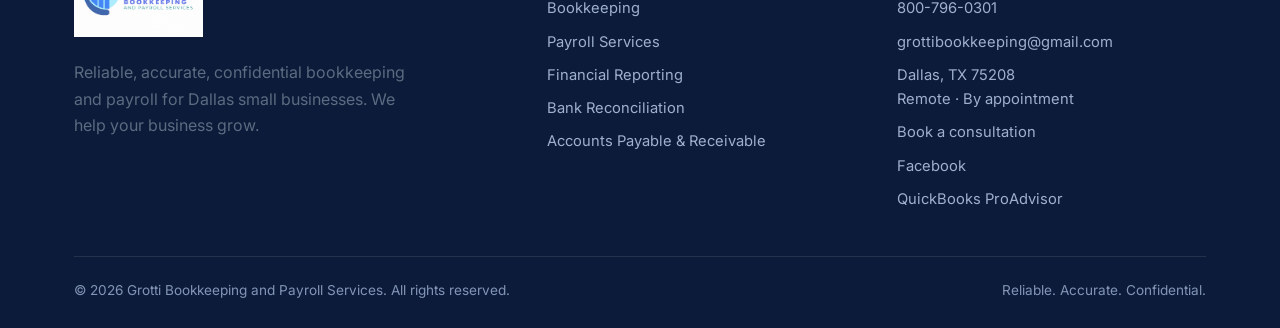
==== commit bcc735c7: "Use the actual Grotti logo in the footer too Replaces the footer icon-mark + typed text with the rea" ====
--- a/index.html
+++ b/index.html
@@ -134,7 +134,7 @@
   <div class="container">
     <div class="foot-grid">
       <div>
-        <a href="index.html" class="brand"><img src="assets/icon-mark.png" alt="" class="mark"><span class="bname">Grotti Bookkeeping<small style="color:var(--teal)">and Payroll Services</small></span></a>
+        <a href="index.html" class="brand"><img src="assets/logo-light.png" alt="Grotti Bookkeeping and Payroll Services" class="footer-logo"></a>
         <p style="margin-top:16px;max-width:34ch">Reliable, accurate, confidential bookkeeping and payroll for Dallas small businesses. We help your business grow.</p>
       </div>
       <div class="foot-col">
--- a/styles.css
+++ b/styles.css
@@ -241,6 +241,7 @@
 .foot-grid{display:grid;grid-template-columns:1.4fr 1fr 1fr;gap:40px;margin-bottom:36px}
 .footer .brand{color:#fff}
 .footer .bname{color:#fff}
+.footer-logo{height:80px;width:auto;display:block;margin-bottom:6px}
 .foot-col h5{color:#fff;font-size:.95rem;margin-bottom:14px;letter-spacing:.04em}
 .foot-col a,.foot-col p{display:block;font-size:.92rem;margin-bottom:9px;color:#9fb0cd}
 .foot-bottom{border-top:1px solid rgba(255,255,255,.1);padding-top:22px;display:flex;justify-content:space-between;flex-wrap:wrap;gap:10px;font-size:.85rem;color:#8295b5}
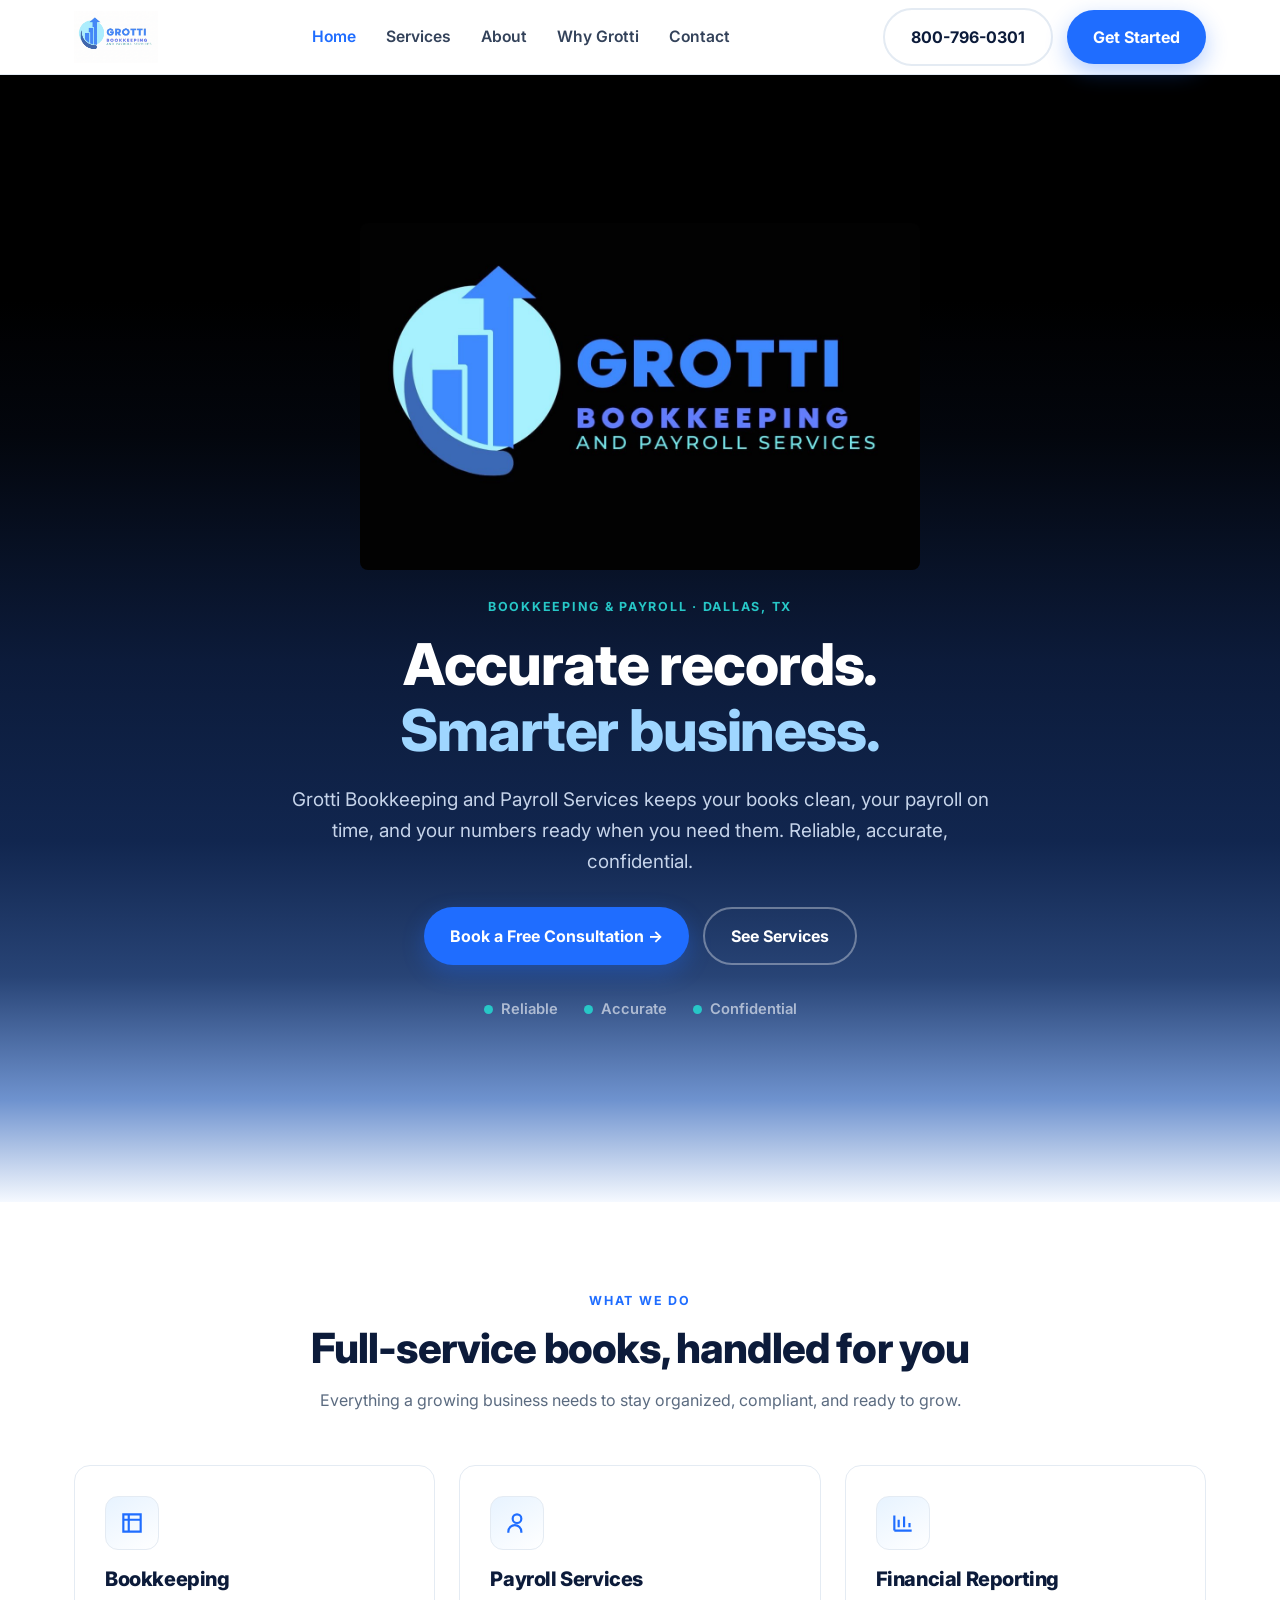
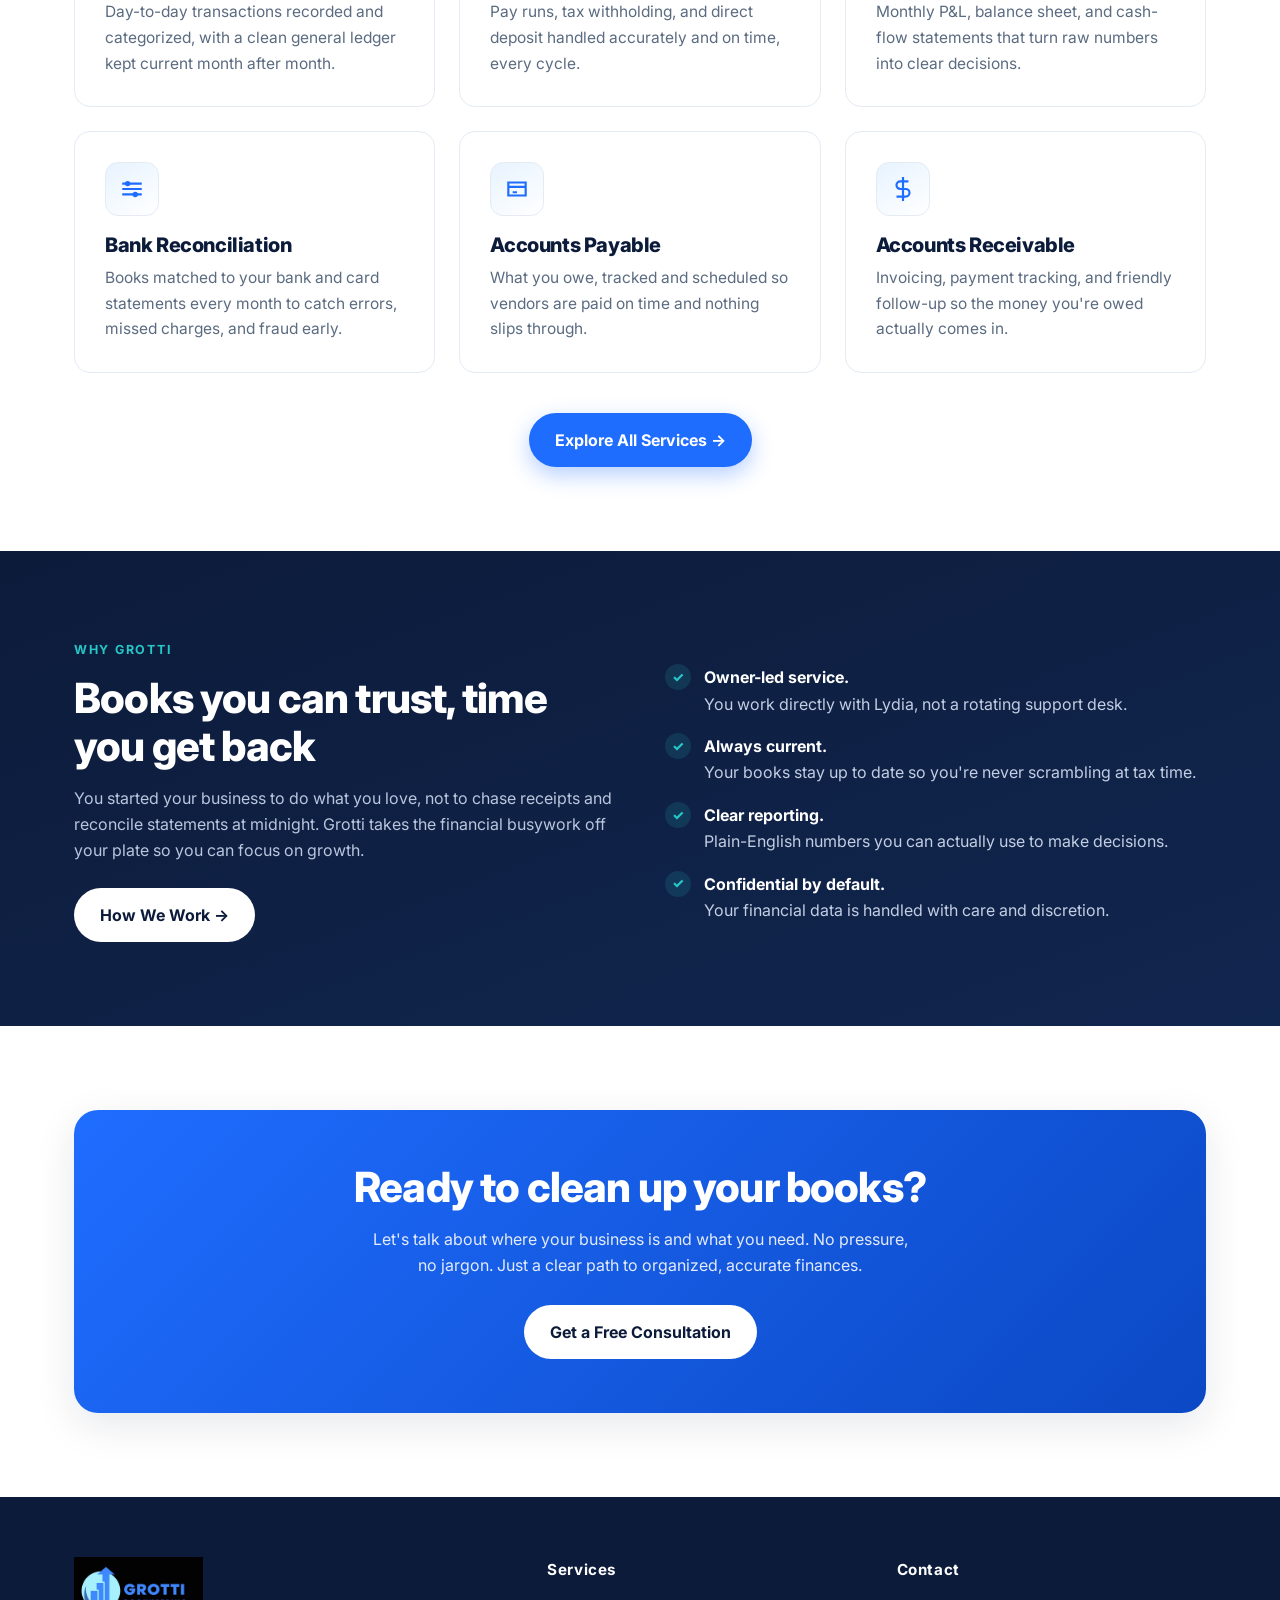
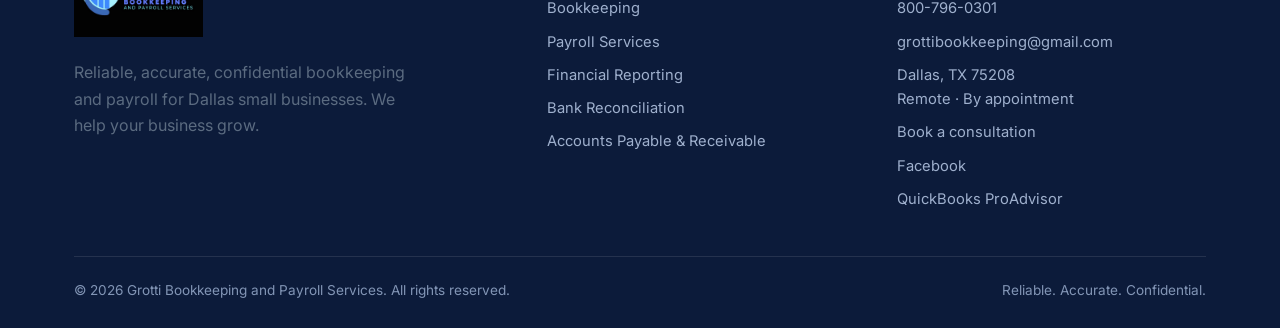
==== commit 46f1c10c: "Use dark-background logo in footer to fix white box on navy logo-light.png has a solid white backgro" ====
--- a/index.html
+++ b/index.html
@@ -134,7 +134,7 @@
   <div class="container">
     <div class="foot-grid">
       <div>
-        <a href="index.html" class="brand"><img src="assets/logo-light.png" alt="Grotti Bookkeeping and Payroll Services" class="footer-logo"></a>
+        <a href="index.html" class="brand"><img src="assets/logo-black.jpg" alt="Grotti Bookkeeping and Payroll Services" class="footer-logo"></a>
         <p style="margin-top:16px;max-width:34ch">Reliable, accurate, confidential bookkeeping and payroll for Dallas small businesses. We help your business grow.</p>
       </div>
       <div class="foot-col">
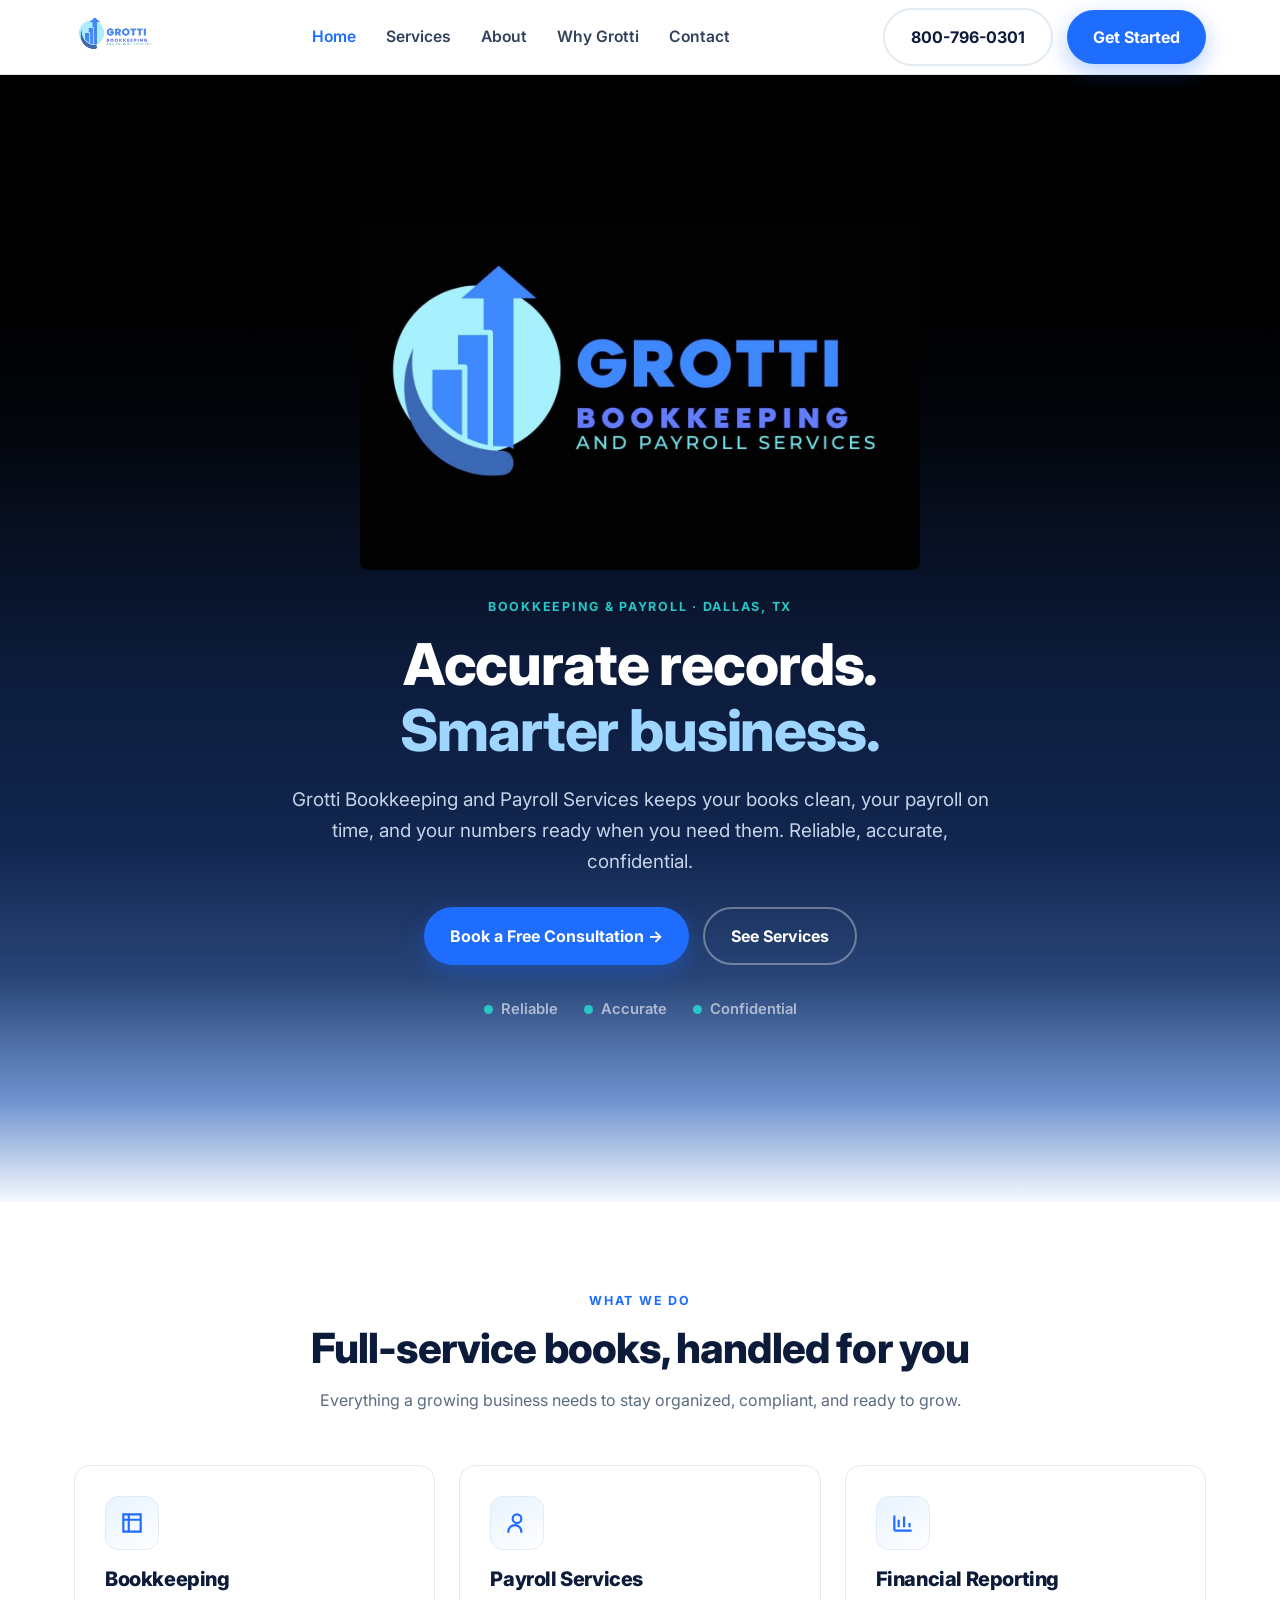
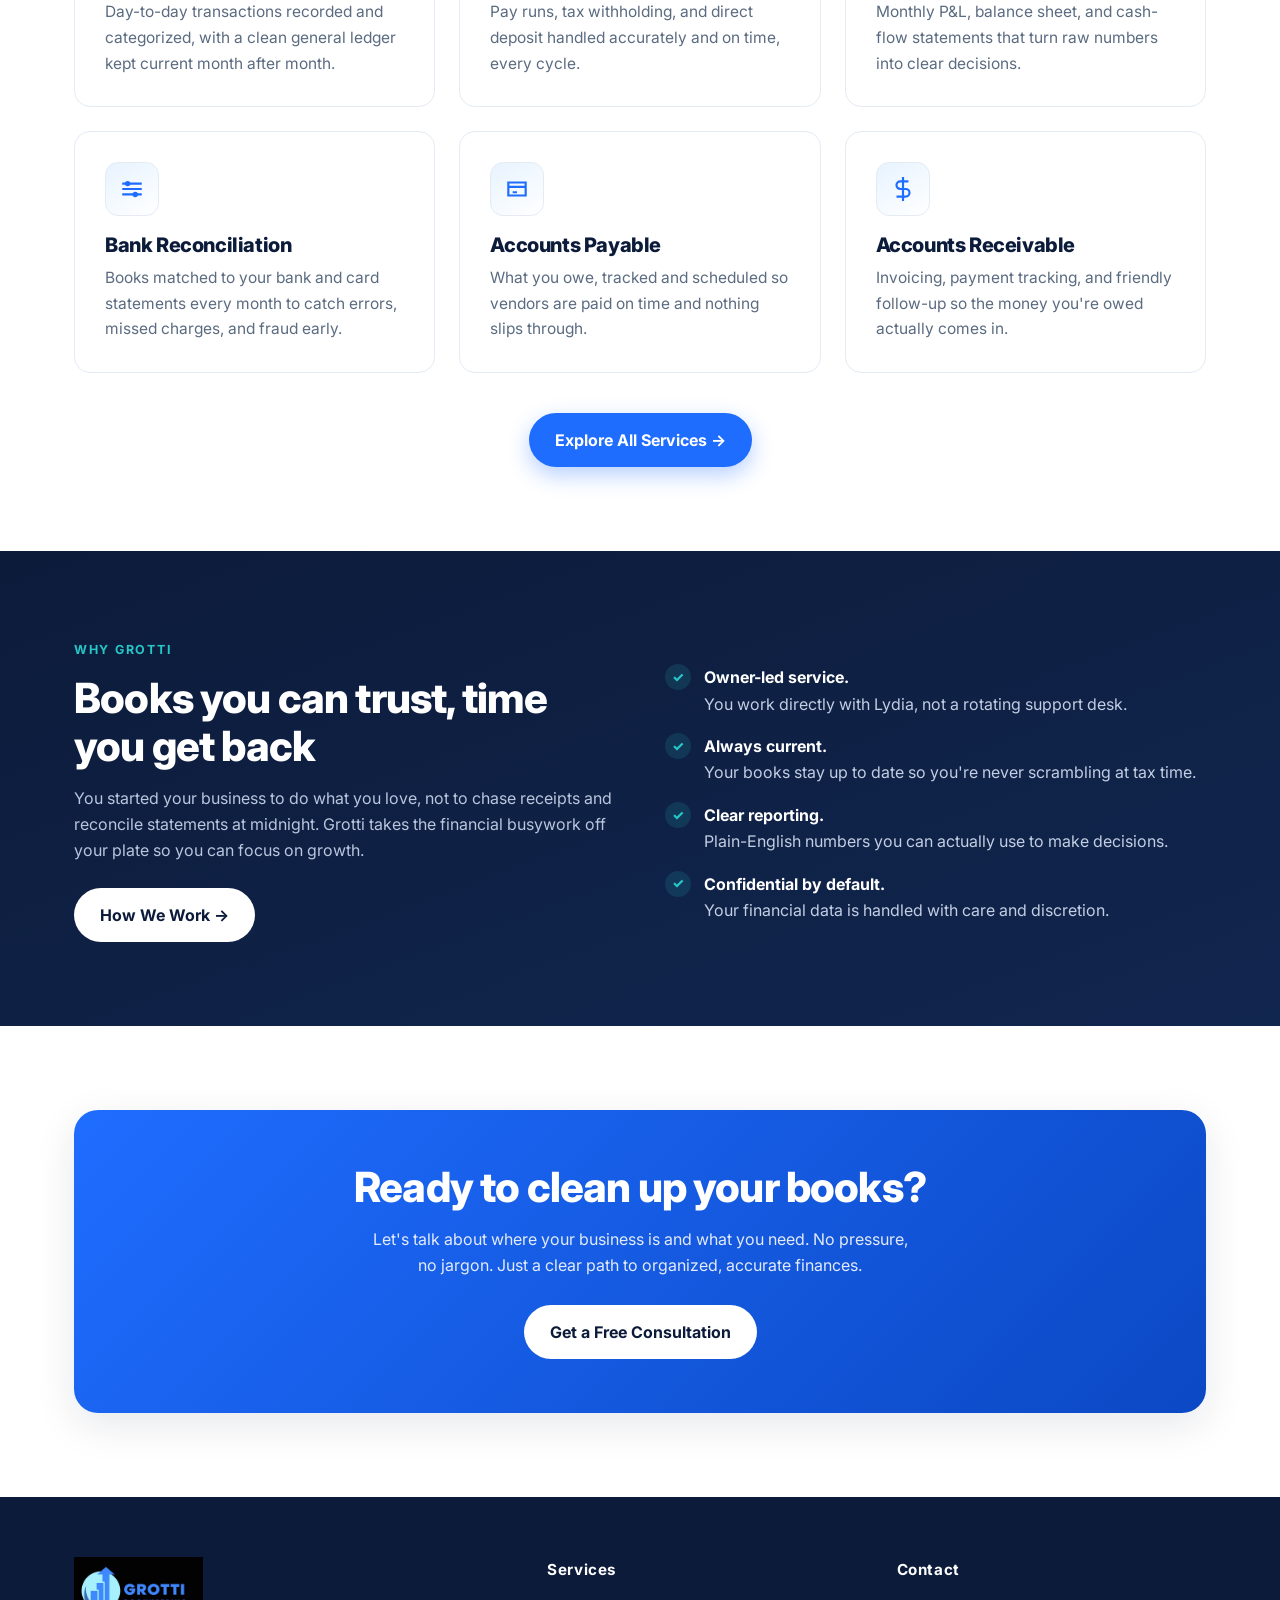
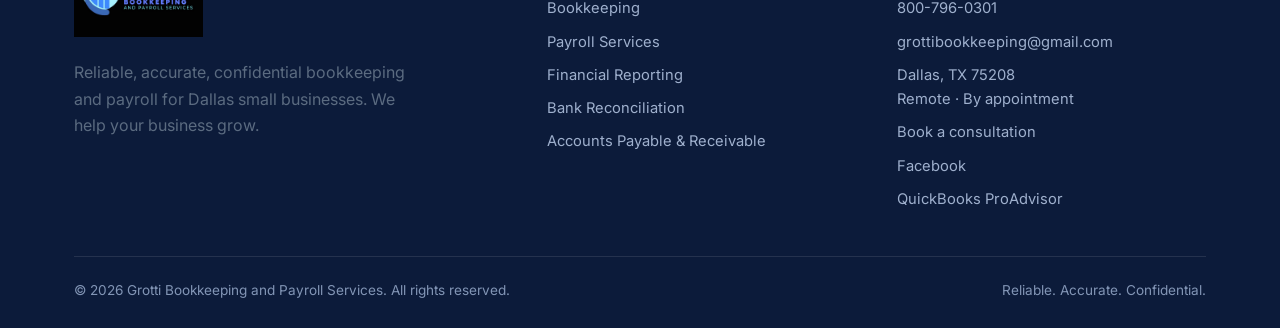
==== commit 399a5ab6: "Use transparent logo in header to drop white background Knocks the white background out of the logo " ====
--- a/index.html
+++ b/index.html
@@ -16,7 +16,7 @@
 <header class="site-header">
   <div class="container nav">
     <a href="index.html" class="brand">
-      <img src="assets/logo-light.png" alt="Grotti Bookkeeping and Payroll Services" class="brand-logo">
+      <img src="assets/logo-transparent.png" alt="Grotti Bookkeeping and Payroll Services" class="brand-logo">
     </a>
     <nav class="nav-links" id="navlinks">
       <a href="index.html" class="active">Home</a>
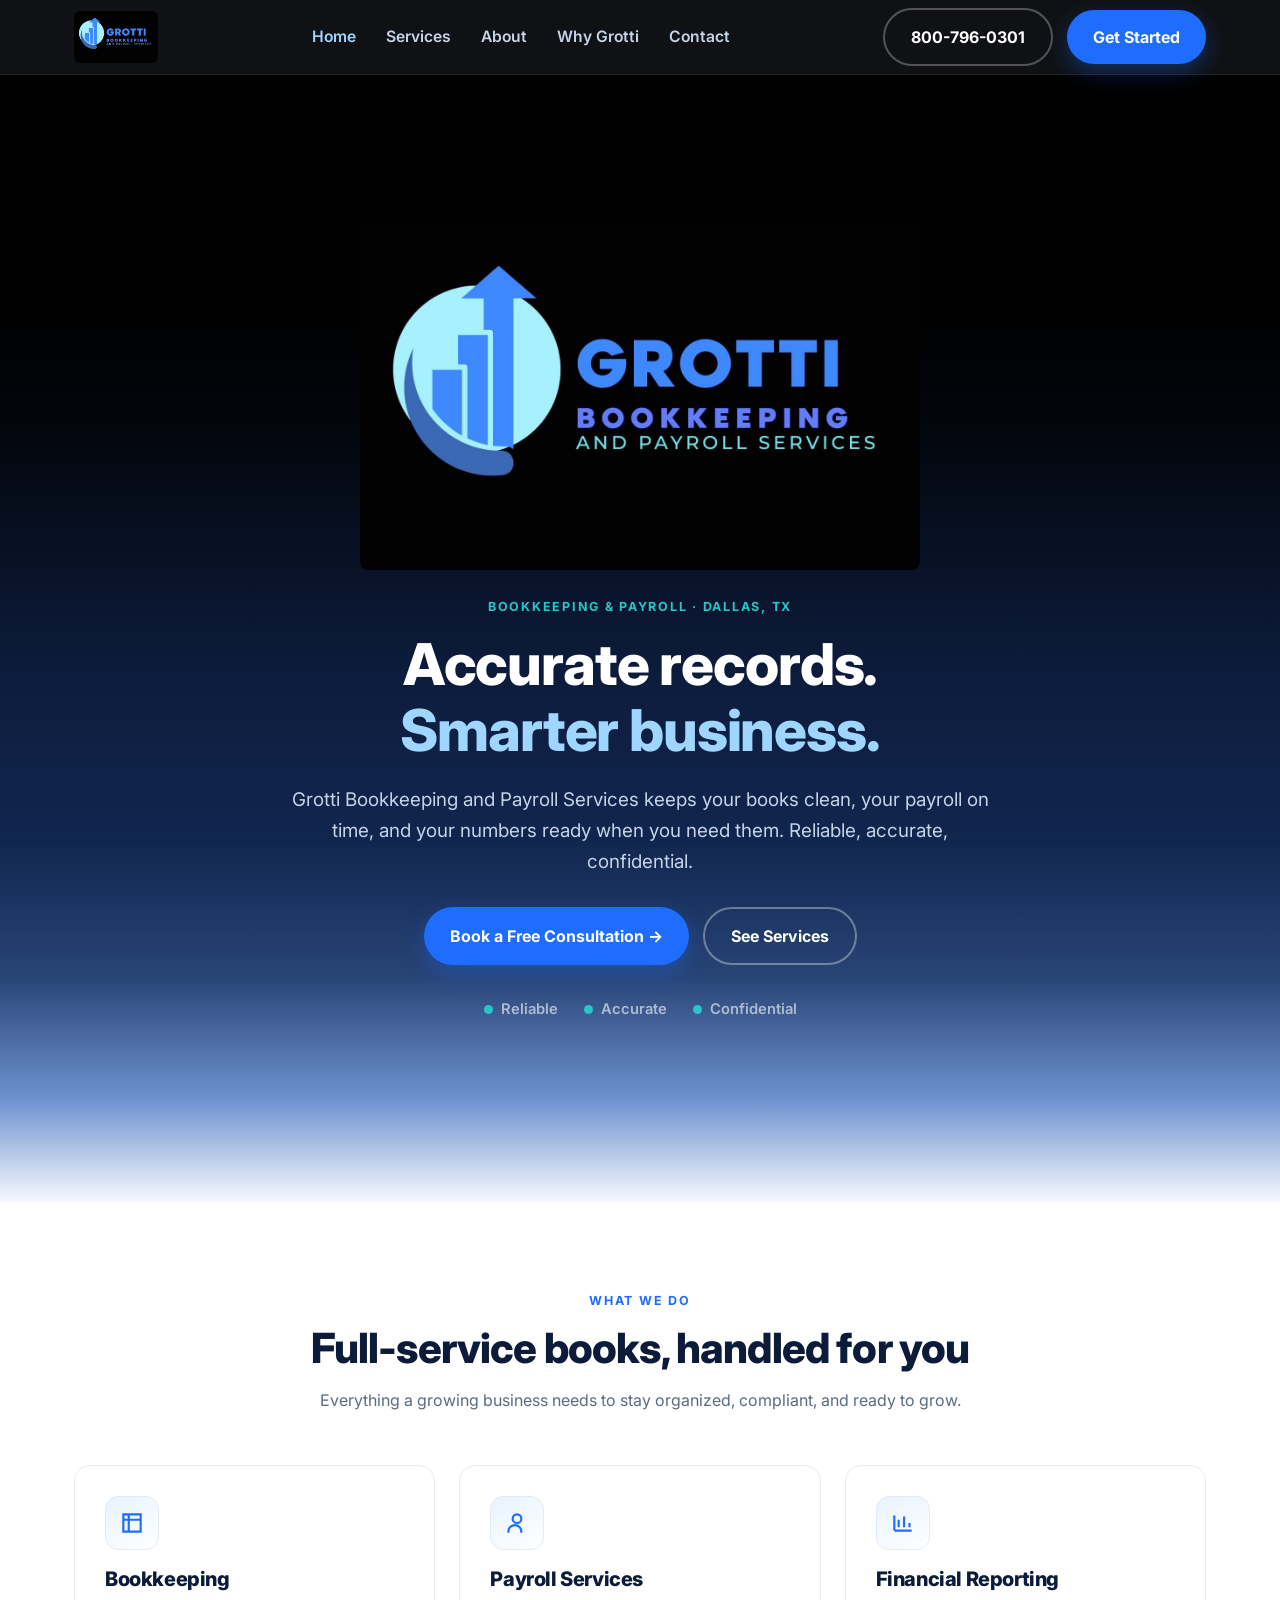
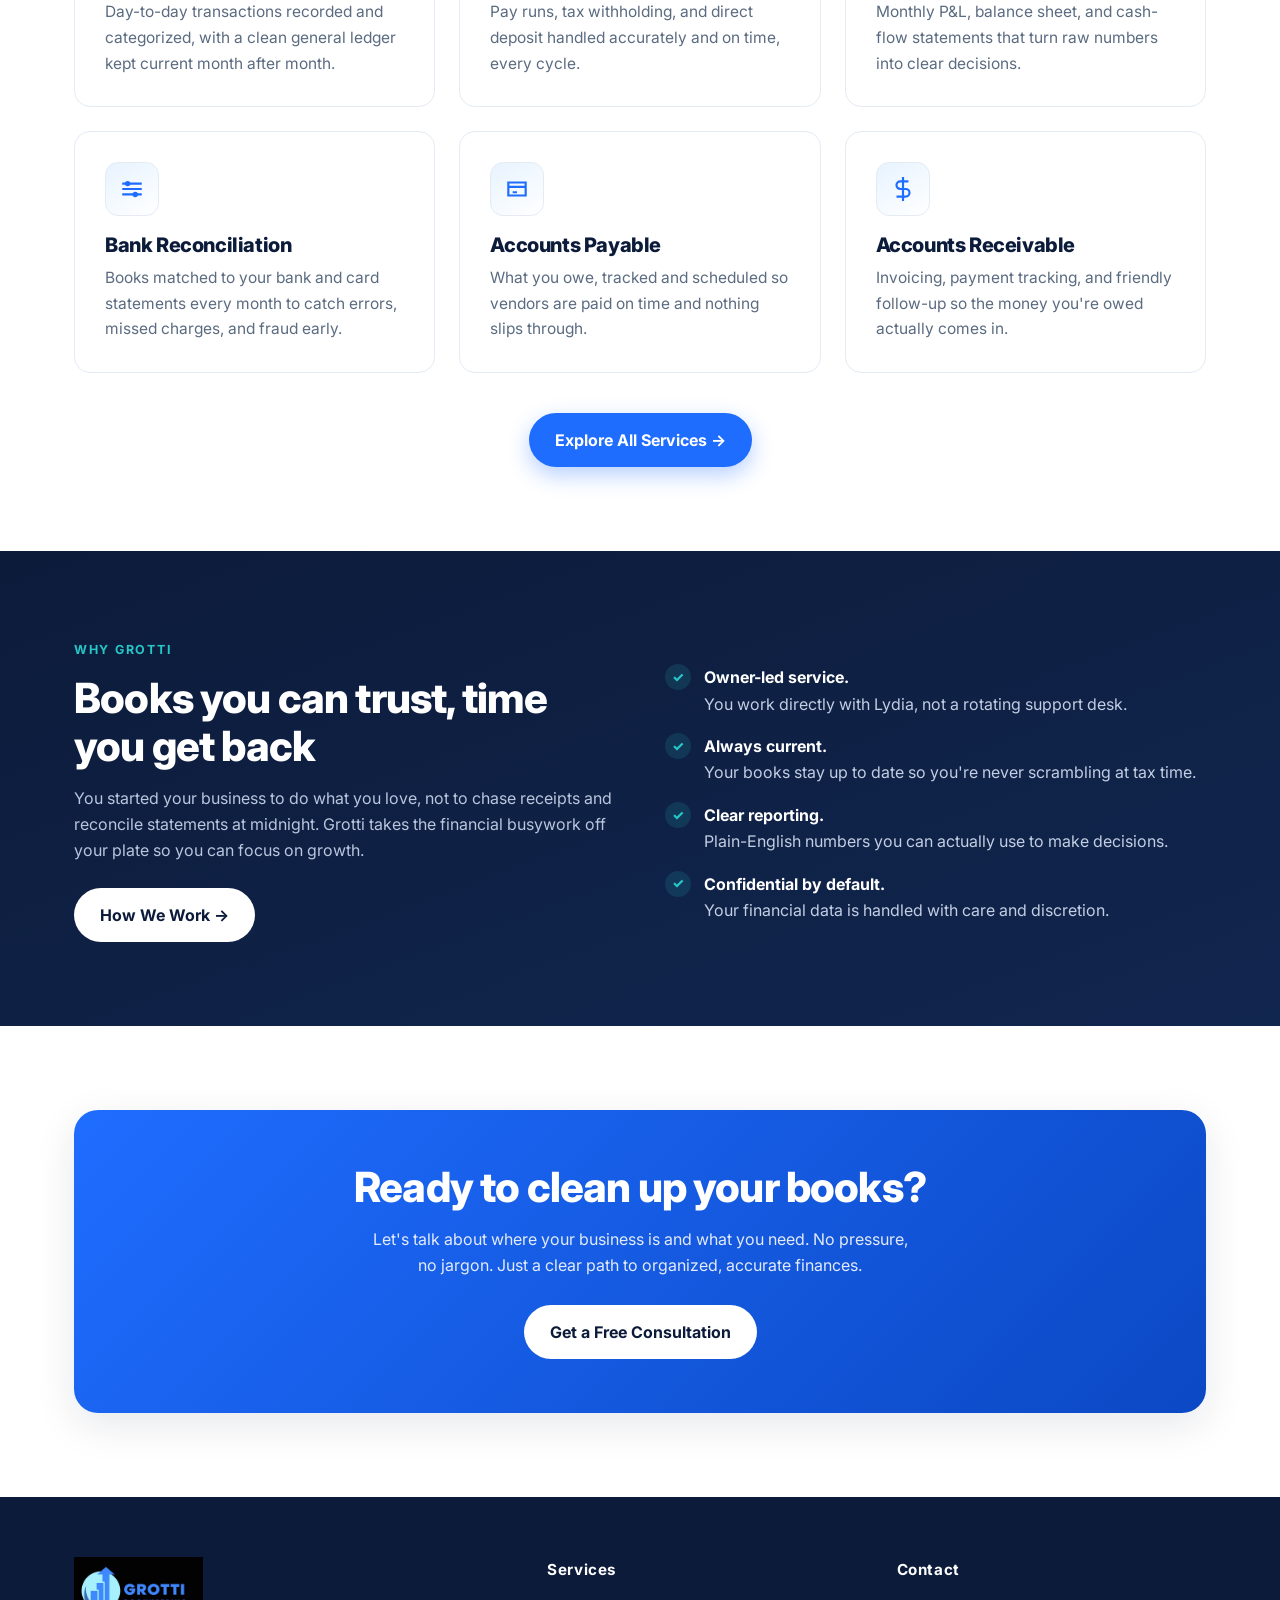
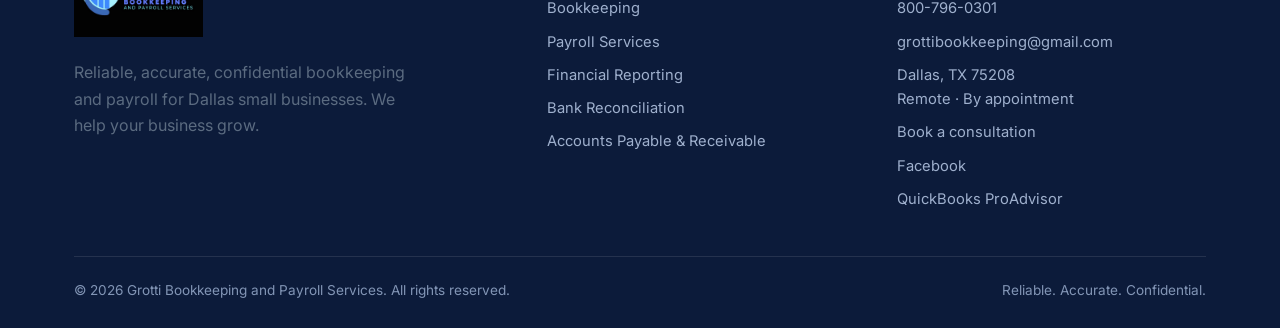
==== commit 4815b73c: "Use actual black-background logo in header per client request Co-Authored-By: Claude Opus 4.6 <norep" ====
--- a/index.html
+++ b/index.html
@@ -16,7 +16,7 @@
 <header class="site-header">
   <div class="container nav">
     <a href="index.html" class="brand">
-      <img src="assets/logo-transparent.png" alt="Grotti Bookkeeping and Payroll Services" class="brand-logo">
+      <img src="assets/logo-black.jpg" alt="Grotti Bookkeeping and Payroll Services" class="brand-logo">
     </a>
     <nav class="nav-links" id="navlinks">
       <a href="index.html" class="active">Home</a>
--- a/styles.css
+++ b/styles.css
@@ -67,20 +67,23 @@
 
 /* ---------- Header ---------- */
 .site-header{
-  position:sticky;top:0;z-index:50;background:rgba(255,255,255,.9);
-  backdrop-filter:saturate(180%) blur(12px);border-bottom:1px solid var(--line);
-}
+  position:sticky;top:0;z-index:50;background:rgba(2,3,6,.94);
+  backdrop-filter:saturate(180%) blur(12px);border-bottom:1px solid rgba(255,255,255,.07);
+}
+.brand-logo{border-radius:6px}
 .nav{display:flex;align-items:center;justify-content:space-between;height:74px}
-.brand{display:flex;align-items:center;gap:12px;font-weight:800;color:var(--navy)}
+.brand{display:flex;align-items:center;gap:12px;font-weight:800;color:#fff}
 .brand-logo{height:52px;width:auto;display:block}
 .brand .mark{width:42px;height:42px;border-radius:10px;flex:none}
 .brand .bname{font-size:1.05rem;line-height:1.05}
 .brand .bname small{display:block;font-size:.66rem;font-weight:600;letter-spacing:.12em;color:var(--teal);text-transform:uppercase}
 .nav-links{display:flex;align-items:center;gap:30px}
-.nav-links a{font-weight:600;color:#33425a;font-size:.98rem}
-.nav-links a:hover,.nav-links a.active{color:var(--royal)}
+.nav-links a{font-weight:600;color:#c6d4ea;font-size:.98rem}
+.nav-links a:hover,.nav-links a.active{color:var(--sky)}
 .nav-cta{display:flex;align-items:center;gap:14px}
-.menu-toggle{display:none;background:none;border:none;cursor:pointer;font-size:1.6rem;color:var(--navy)}
+.site-header .btn-ghost{color:#fff;border-color:rgba(255,255,255,.28)}
+.site-header .btn-ghost:hover{border-color:var(--sky);color:var(--sky)}
+.menu-toggle{display:none;background:none;border:none;cursor:pointer;font-size:1.6rem;color:#fff}
 
 /* ---------- Hero ---------- */
 .hero{
@@ -252,8 +255,8 @@
   .grid-3{grid-template-columns:1fr 1fr}
   .foot-grid{grid-template-columns:1fr 1fr}
   .nav-links{
-    position:absolute;top:74px;left:0;right:0;background:#fff;flex-direction:column;
-    gap:0;padding:8px 0;border-bottom:1px solid var(--line);display:none;
+    position:absolute;top:74px;left:0;right:0;background:#081021;flex-direction:column;
+    gap:0;padding:8px 0;border-bottom:1px solid rgba(255,255,255,.08);display:none;
   }
   .nav-links.open{display:flex}
   .nav-links a{padding:13px 24px;width:100%}
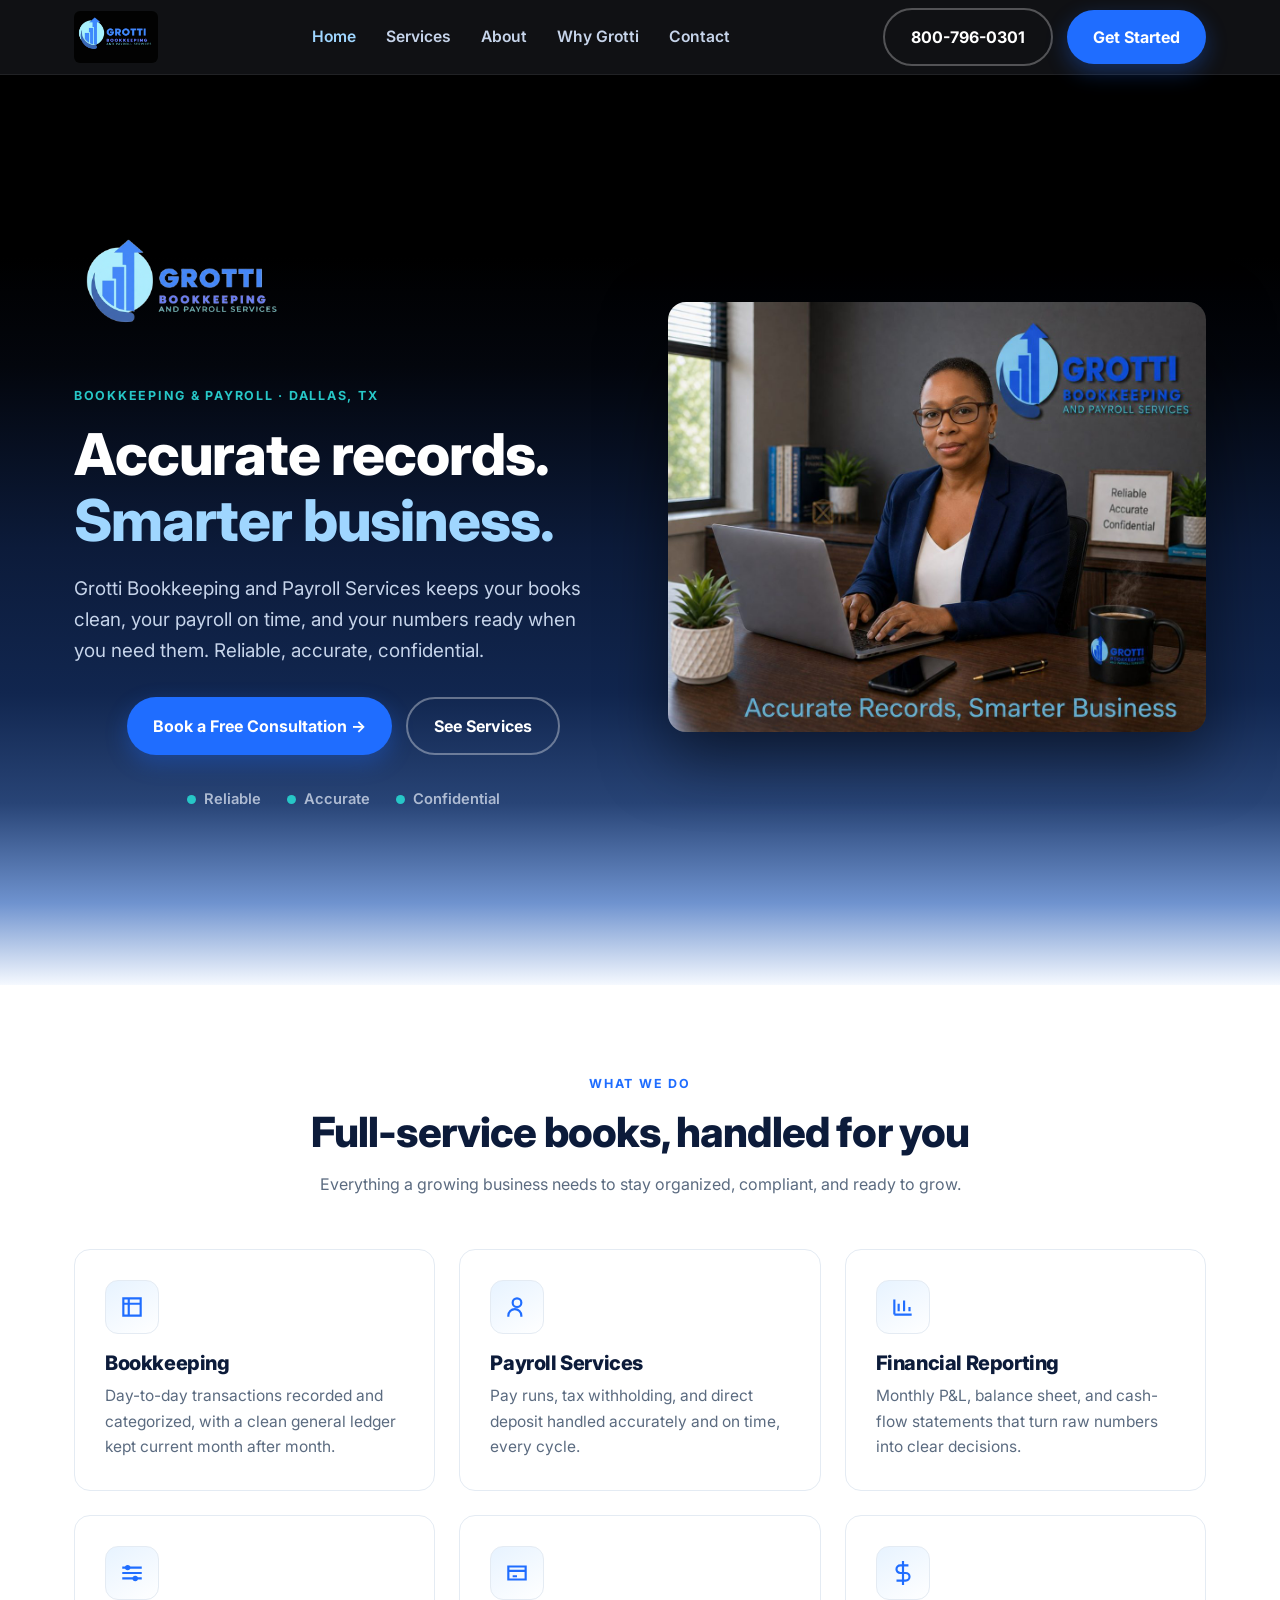
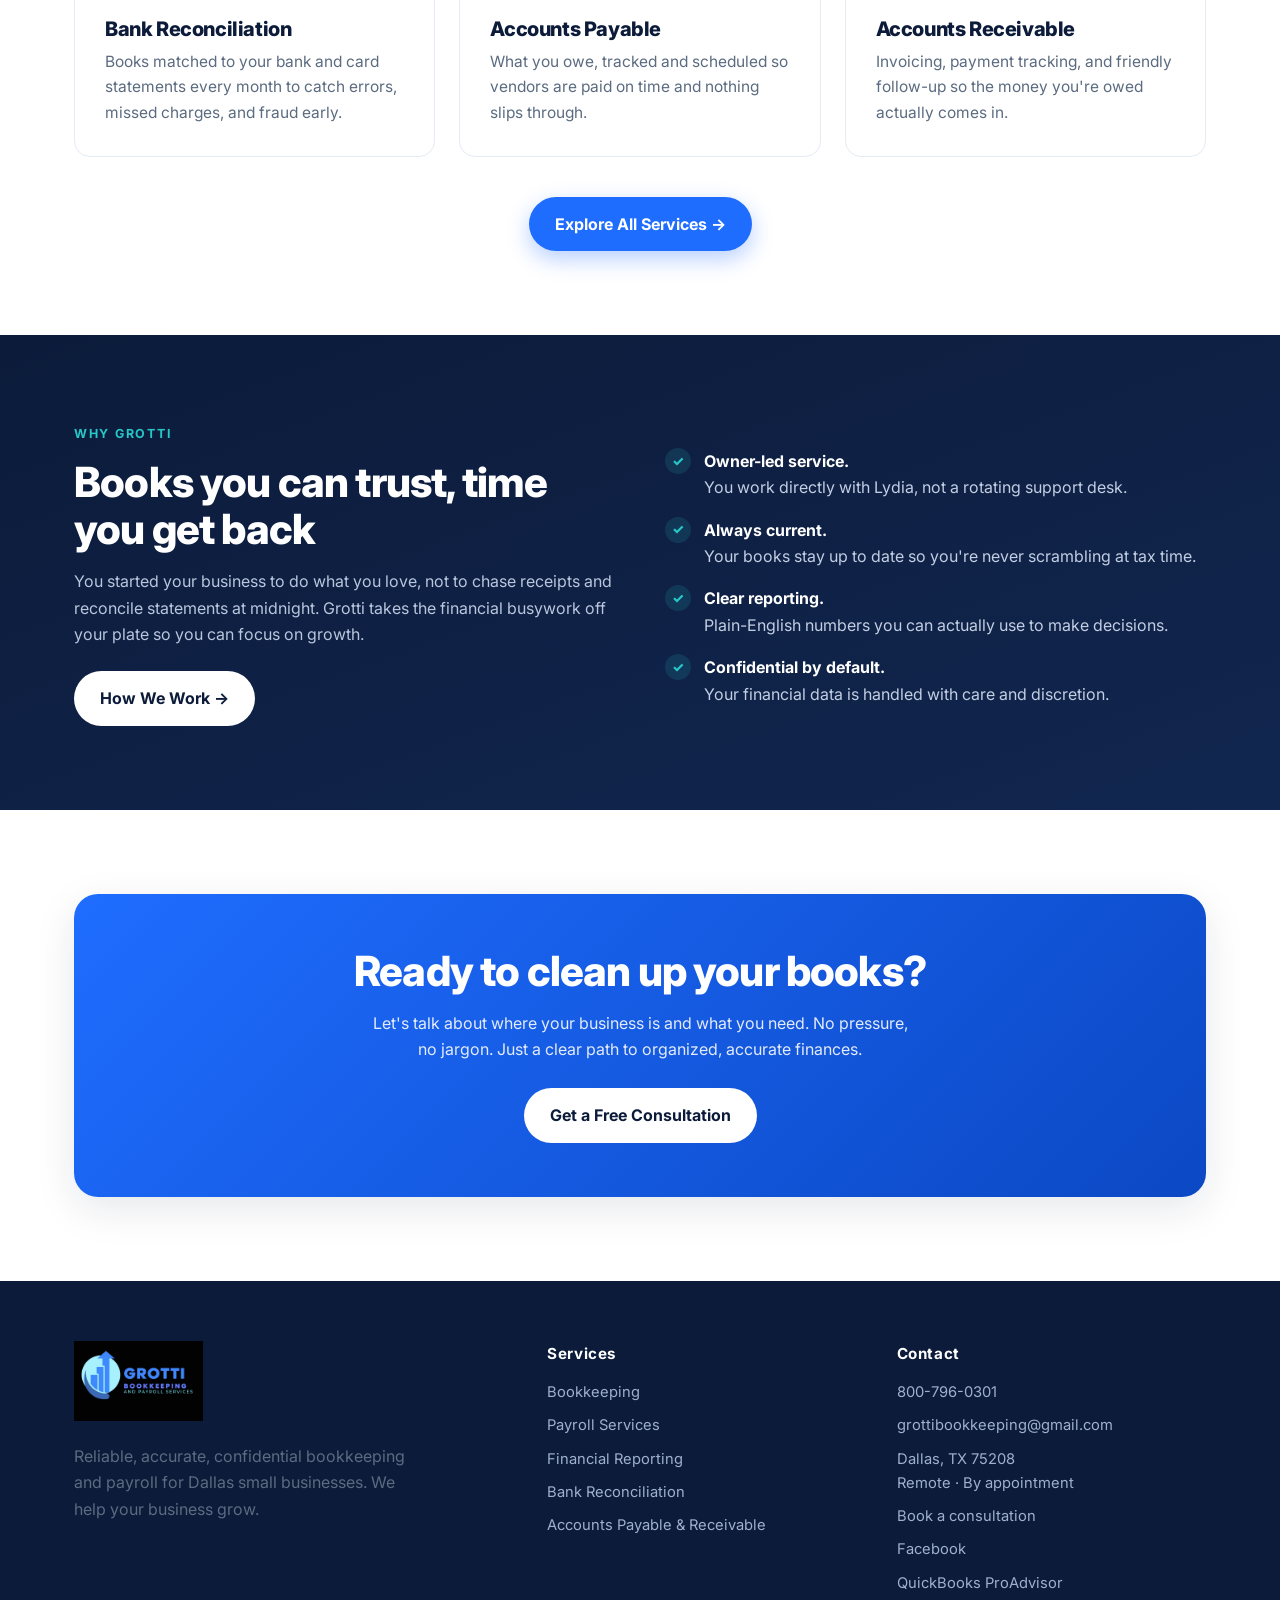
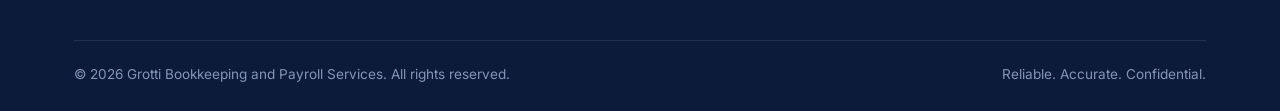
==== commit 805b3b38: "Add Lydia's branded photos to home hero and about page - index.html: replace centered text hero with" ====
--- a/index.html
+++ b/index.html
@@ -35,19 +35,26 @@
 
 <!-- HERO -->
 <section class="hero hero-dark">
-  <div class="container hero-inner">
-    <img src="assets/logo-black.jpg" alt="Grotti Bookkeeping and Payroll Services" class="hero-logo">
-    <span class="eyebrow eyebrow-light">Bookkeeping &amp; Payroll · Dallas, TX</span>
-    <h1>Accurate records.<br><span>Smarter business.</span></h1>
-    <p class="lead lead-light">Grotti Bookkeeping and Payroll Services keeps your books clean, your payroll on time, and your numbers ready when you need them. Reliable, accurate, confidential.</p>
-    <div class="hero-cta">
-      <a href="https://calendly.com/GBProspect" target="_blank" rel="noopener" class="btn btn-primary">Book a Free Consultation →</a>
-      <a href="services.html" class="btn btn-outline-light">See Services</a>
-    </div>
-    <div class="hero-trust hero-trust-light">
-      <span><i class="dot"></i> Reliable</span>
-      <span><i class="dot"></i> Accurate</span>
-      <span><i class="dot"></i> Confidential</span>
+  <div class="container">
+    <div class="hero-split">
+      <div class="hero-split-text">
+        <img src="assets/logo-transparent.png" alt="Grotti Bookkeeping and Payroll Services" class="hero-logo-sm">
+        <span class="eyebrow eyebrow-light">Bookkeeping &amp; Payroll · Dallas, TX</span>
+        <h1>Accurate records.<br><span>Smarter business.</span></h1>
+        <p class="lead lead-light">Grotti Bookkeeping and Payroll Services keeps your books clean, your payroll on time, and your numbers ready when you need them. Reliable, accurate, confidential.</p>
+        <div class="hero-cta">
+          <a href="https://calendly.com/GBProspect" target="_blank" rel="noopener" class="btn btn-primary">Book a Free Consultation →</a>
+          <a href="services.html" class="btn btn-outline-light">See Services</a>
+        </div>
+        <div class="hero-trust hero-trust-light">
+          <span><i class="dot"></i> Reliable</span>
+          <span><i class="dot"></i> Accurate</span>
+          <span><i class="dot"></i> Confidential</span>
+        </div>
+      </div>
+      <div class="hero-split-photo">
+        <img src="assets/photo-hero-lydia.jpg" alt="Lydia Grotti, owner of Grotti Bookkeeping and Payroll Services" class="hero-photo-main">
+      </div>
     </div>
   </div>
 </section>
--- a/styles.css
+++ b/styles.css
@@ -101,6 +101,34 @@
 .hero-trust .dot{width:9px;height:9px;border-radius:50%;background:var(--teal)}
 .hero-art{position:relative}
 
+/* ---------- Two-col hero split (home page) ---------- */
+.hero-split{
+  display:grid;
+  grid-template-columns:1fr 1fr;
+  gap:56px;
+  align-items:center;
+  padding:64px 0 90px;
+}
+.hero-split-text{text-align:left}
+.hero-logo-sm{
+  width:auto;max-width:220px;height:auto;
+  display:block;margin:0 0 22px;
+}
+.hero-split .lead-light{margin:20px 0 30px;max-width:none}
+.hero-photo-main{
+  width:100%;height:auto;display:block;
+  border-radius:18px;
+  box-shadow:0 24px 64px rgba(0,0,0,.50);
+}
+@media(max-width:900px){
+  .hero-split{grid-template-columns:1fr;gap:32px;padding:40px 0 60px}
+  .hero-split-photo{order:-1}
+  .hero-logo-sm{margin:0 auto 22px}
+  .hero-split-text{text-align:center}
+  .hero-split .hero-cta{justify-content:center}
+  .hero-split .hero-trust{justify-content:center}
+}
+
 /* ---------- Dark hero that graduates to light ---------- */
 .hero-dark{
   background:linear-gradient(180deg,
